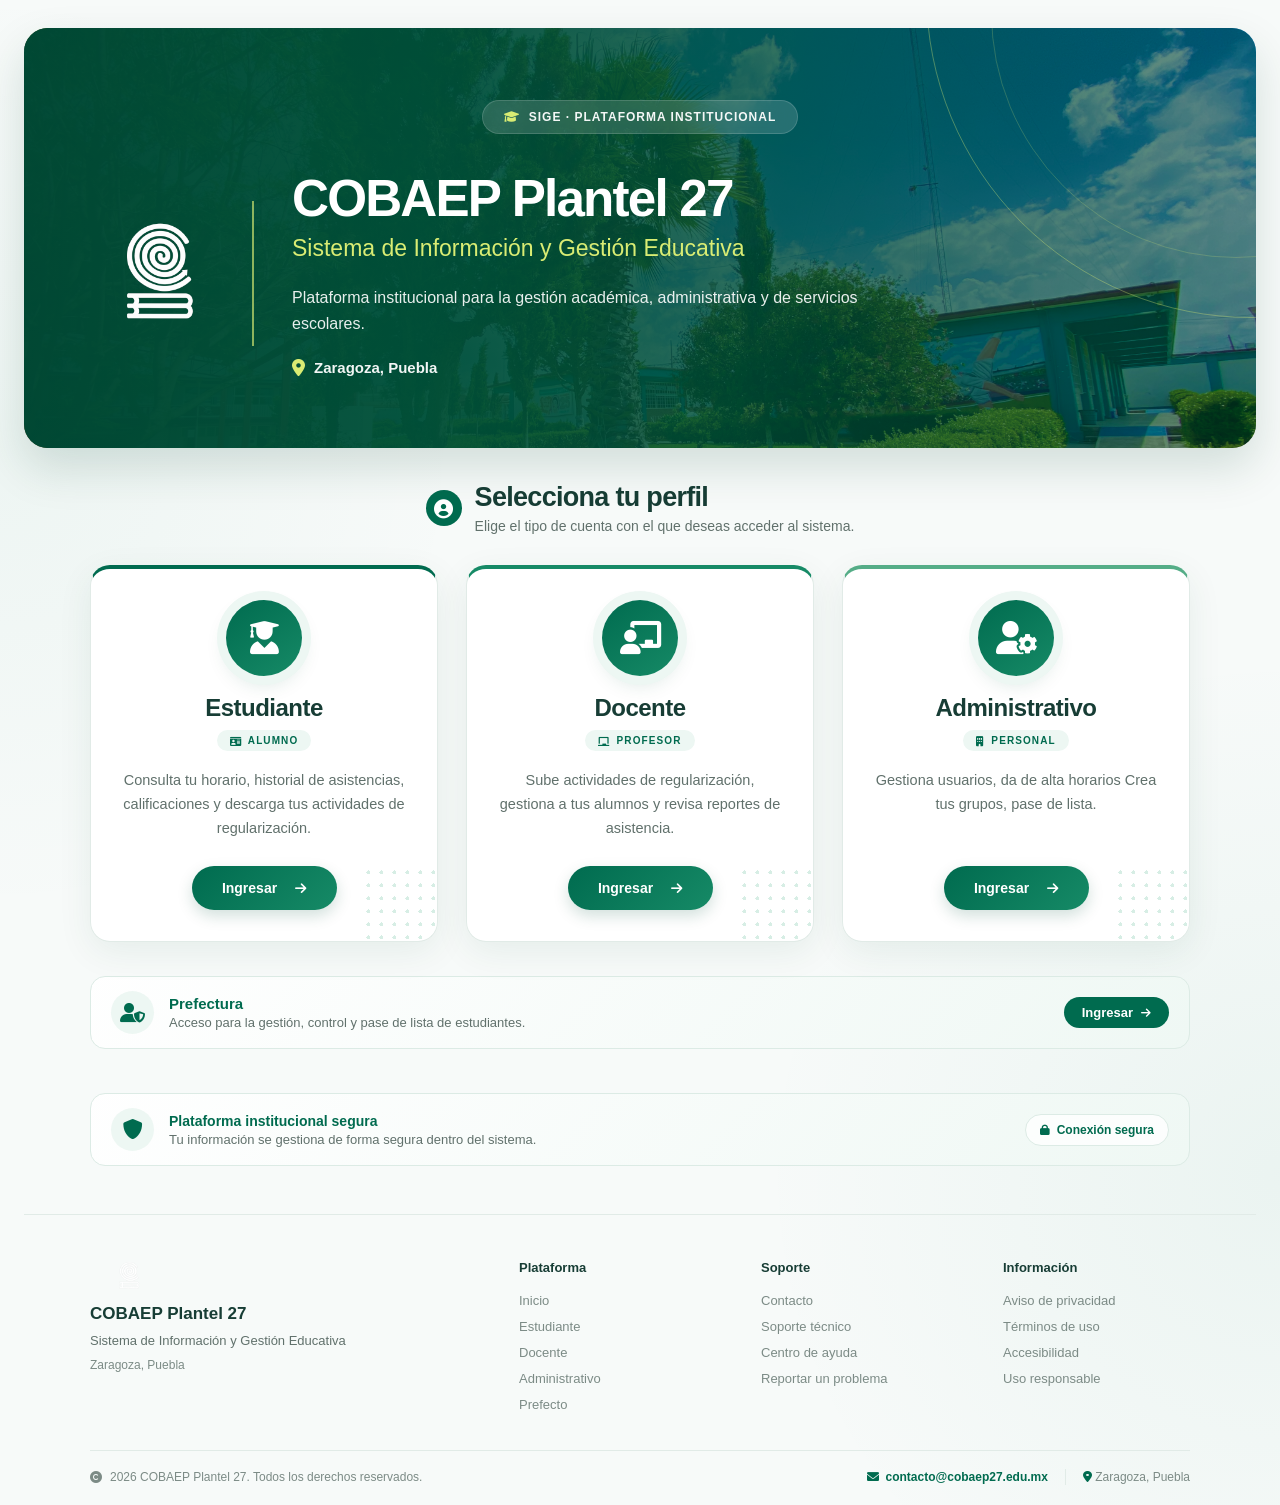
==== index.html @ 1ca7ecfe "Actualizacion del perfil Prefectura" ====
<!DOCTYPE html>
<html lang="es">

<head>

    <meta charset="UTF-8">
    <meta name="viewport" content="width=device-width, initial-scale=1.0">
    <meta name="description" content="Sistema de Información y Gestión Educativa del COBAEP Plantel 27">
    <meta name="theme-color" content="#006b4f">

    <title>SIGE · COBAEP Plantel 27</title>

    <!-- =====================================================
         FAVICON
    ====================================================== -->
    <link rel="icon" type="image/x-icon" href="img/logo.png">

    <!-- =====================================================
         FONT AWESOME
    ====================================================== -->
    <link rel="stylesheet" href="https://cdnjs.cloudflare.com/ajax/libs/font-awesome/6.0.0-beta3/css/all.min.css">

    <!-- =====================================================
         ESTILOS
    ====================================================== -->
    <link rel="stylesheet" href="style_index.css">

</head>

<body>

    <!-- =====================================================
         CONTENEDOR PRINCIPAL
    ====================================================== -->
    <div class="site-wrapper">

        <!-- =================================================
             HERO
        ================================================== -->
        <header class="hero">

            <!-- Fotografía del plantel -->
            <div class="hero-image"></div>
            <!-- Degradado verde -->
            <div class="hero-overlay"></div>
            <!-- Decoraciones -->
            <div class="hero-decoration hero-decoration-1"></div>
            <div class="hero-decoration hero-decoration-2"></div>

            <!-- Contenido -->
            <div class="hero-content">

                <!-- Badge -->
                <div class="hero-badge">
                    <i class="fas fa-graduation-cap"></i>
                    <span>
                        SIGE · Plataforma institucional
                    </span>
                </div>

                <!-- Información principal -->
                <div class="hero-main">

                    <!-- Logo -->
                    <div class="hero-logo">
                        <img src="img/logo-blanco.png" alt="Logotipo COBAEP">
                    </div>

                    <!-- Separador -->
                    <div class="hero-divider"></div>

                    <!-- Texto -->
                    <div class="hero-info">
                        <h1>COBAEP Plantel 27</h1>
                        <h2>Sistema de Información y Gestión Educativa</h2>
                        <p>
                            Plataforma institucional para la gestión académica,
                            administrativa y de servicios escolares.
                        </p>

                        <div class="hero-location">
                            <i class="fas fa-location-dot"></i>
                            <span>Zaragoza, Puebla</span>
                        </div>
                    </div>

                </div>
            </div>
        </header>

        <!-- =================================================
             SECCIÓN DE PERFILES
        ================================================== -->
        <main>
            <section class="profiles-section" aria-labelledby="profiles-title">

                <!-- Encabezado -->
                <div class="section-heading">
                    <div class="section-heading-icon">
                        <i class="fas fa-user-circle"></i>
                    </div>
                    <div>
                        <h2 id="profiles-title">Selecciona tu perfil</h2>
                        <p>Elige el tipo de cuenta con el que deseas acceder al sistema.</p>
                    </div>
                </div>

                <!-- =================================================
                     TARJETAS PRINCIPALES
                ================================================== -->
                <div class="profiles-grid">

                    <!-- =============================================
                         ESTUDIANTE
                    ============================================== -->
                    <article class="profile-card student-card">
                        <div class="card-dots"></div>
                        <div class="profile-icon">
                            <i class="fas fa-user-graduate"></i>
                        </div>
                        <h3>Estudiante</h3>
                        <span class="role-tag">
                            <i class="fas fa-id-card"></i>
                            Alumno
                        </span>
                        <p>
                            Consulta tu horario, historial de asistencias,
                            calificaciones y descarga tus actividades
                            de regularización.
                        </p>
                        <a href="login.php?rol=estudiante" class="profile-button" aria-label="Ingresar como estudiante">
                            <span>Ingresar</span>
                            <i class="fas fa-arrow-right"></i>
                        </a>
                    </article>

                    <!-- =============================================
                         DOCENTE
                    ============================================== -->
                    <article class="profile-card teacher-card">
                        <div class="card-dots"></div>
                        <div class="profile-icon">
                            <i class="fas fa-chalkboard-teacher"></i>
                        </div>
                        <h3>Docente</h3>
                        <span class="role-tag">
                            <i class="fas fa-chalkboard"></i>
                            Profesor
                        </span>
                        <p>
                            Sube actividades de regularización,
                            gestiona a tus alumnos y revisa
                            reportes de asistencia.
                        </p>
                        <a href="login.php?rol=docente" class="profile-button" aria-label="Ingresar como docente">
                            <span>Ingresar</span>
                            <i class="fas fa-arrow-right"></i>
                        </a>
                    </article>

                    <!-- =============================================
                         ADMINISTRATIVO
                    ============================================== -->
                    <article class="profile-card admin-card">
                        <div class="card-dots"></div>
                        <div class="profile-icon">
                            <i class="fas fa-user-cog"></i>
                        </div>
                        <h3>Administrativo</h3>
                        <span class="role-tag">
                            <i class="fas fa-building"></i>
                            Personal
                        </span>
                        <p>
                            Gestiona usuarios, da de alta horarios
                            Crea tus grupos, 
                            pase de lista.
                        </p>
                        <a href="login.php?rol=admin" class="profile-button" aria-label="Ingresar como administrativo">
                            <span>Ingresar</span>
                            <i class="fas fa-arrow-right"></i>
                        </a>
                    </article>

                </div>

                <!-- =============================================
                     BANNER DE PREFECTURA (ESTILO HORIZONTAL)
                ============================================== -->
                <div class="prefectura-banner">
                    <div class="prefectura-icon">
                        <i class="fas fa-user-shield"></i>
                    </div>
                    <div class="prefectura-text">
                        <strong>Prefectura</strong>
                        <span>Acceso para la gestión, control y pase de lista de estudiantes.</span>
                    </div>
                    <a href="login.php?rol=prefectos" class="prefectura-button" aria-label="Ingresar como prefectura">
                        <span>Ingresar</span>
                        <i class="fas fa-arrow-right"></i>
                    </a>
                </div>

            </section>

            <!-- =================================================
                 SEGURIDAD
            ================================================== -->
            <section class="security-section">
                <div class="security-icon">
                    <i class="fas fa-shield-alt"></i>
                </div>
                <div class="security-text">
                    <strong>Plataforma institucional segura</strong>
                    <span>Tu información se gestiona de forma segura dentro del sistema.</span>
                </div>
                <div class="security-status">
                    <i class="fas fa-lock"></i>
                    Conexión segura
                </div>
            </section>

        </main>

        <!-- =================================================
             FOOTER
        ================================================== -->
        <footer class="site-footer">
            <div class="footer-content">

                <!-- =============================================
                     COLUMNA INSTITUCIONAL
                ============================================== -->
                <div class="footer-column footer-brand">
                    <img src="img/logo-blanco.png" alt="COBAEP Plantel 27">
                    <h3>COBAEP Plantel 27</h3>
                    <p>Sistema de Información y Gestión Educativa</p>
                    <span>Zaragoza, Puebla</span>
                </div>

                <!-- =============================================
                     PLATAFORMA
                ============================================== -->
                <div class="footer-column">
                    <h4>Plataforma</h4>
                    <a href="#">Inicio</a>
                    <a href="login.php?rol=estudiante">Estudiante</a>
                    <a href="login.php?rol=docente">Docente</a>
                    <a href="login.php?rol=admin">Administrativo</a>
                    <a href="login.php?rol=Prefecto">Prefecto</a>
                </div>

                <!-- =============================================
                     SOPORTE
                ============================================== -->
                <div class="footer-column">
                    <h4>Soporte</h4>
                    <a href="mailto:contacto@cobaep27.edu.mx">Contacto</a>
                    <a href="mailto:contacto@cobaep27.edu.mx?subject=Soporte%20SIGE">Soporte técnico</a>
                    <a href="mailto:contacto@cobaep27.edu.mx?subject=Ayuda%20SIGE">Centro de ayuda</a>
                    <a href="mailto:contacto@cobaep27.edu.mx?subject=Reporte%20de%20problema">Reportar un problema</a>
                </div>

                <!-- =============================================
                     INFORMACIÓN
                ============================================== -->
                <div class="footer-column">
                    <h4>Información</h4>
                    <a href="#">Aviso de privacidad</a>
                    <a href="#">Términos de uso</a>
                    <a href="#">Accesibilidad</a>
                    <a href="#">Uso responsable</a>
                </div>
            </div>

            <!-- =============================================
                 FOOTER INFERIOR
            ============================================== -->
            <div class="footer-bottom">
                <div class="footer-copyright">
                    <i class="fas fa-copyright"></i>
                    <span>2026 COBAEP Plantel 27. Todos los derechos reservados.</span>
                </div>
                <div class="footer-contact">
                    <a href="mailto:contacto@cobaep27.edu.mx">
                        <i class="fas fa-envelope"></i>
                        contacto@cobaep27.edu.mx
                    </a>
                    <span class="footer-bottom-separator"></span>
                    <span>
                        <i class="fas fa-location-dot"></i>
                        Zaragoza, Puebla
                    </span>
                </div>
            </div>
        </footer>
    </div>
</body>
</html>
---- style_index.css ----
/* ============================================================
   COBAEP PLANTEL 27
   SIGE · SISTEMA DE INFORMACIÓN Y GESTIÓN EDUCATIVA

   Página principal / Selección de perfil
   ============================================================ */


/* ============================================================
   VARIABLES
   ============================================================ */

:root {

    /* Identidad */

    --green-dark: #004d39;

    --green-deep: #005b42;

    --green: #006b4f;

    --green-medium: #168a66;

    --green-light: #55ad87;

    --green-soft: #edf7f3;

    --green-border: #dcebe5;


    /* Acento */

    --lime: #d9ec73;


    /* Fondos */

    --background: #f7faf9;

    --white: #ffffff;

    --surface: #ffffff;


    /* Texto */

    --text: #173d35;

    --text-secondary: #61716c;

    --text-muted: #7c8b86;


    /* Bordes */

    --border: #e1ebe7;


    /* Sombras */

    --shadow-card:
        0 10px 35px rgba(0, 75, 55, 0.075);

    --shadow-card-hover:
        0 20px 48px rgba(0, 75, 55, 0.15);


    /* Radios */

    --radius-large: 24px;

    --radius-card: 20px;

    --radius-button: 50px;


    /* Animaciones */

    --transition:
        all 0.25s ease;

}


/* ============================================================
   RESET
   ============================================================ */

* {

    margin: 0;

    padding: 0;

    box-sizing: border-box;

}


html {

    scroll-behavior: smooth;

}


body {

    min-height: 100vh;

    font-family:
        "Segoe UI",
        Inter,
        Roboto,
        Helvetica,
        Arial,
        sans-serif;

    color: var(--text);

    background:

        radial-gradient(
            circle at 0% 30%,
            rgba(22, 138, 102, 0.045),
            transparent 28%
        ),

        radial-gradient(
            circle at 100% 78%,
            rgba(22, 138, 102, 0.055),
            transparent 30%
        ),

        var(--background);

    -webkit-font-smoothing: antialiased;

    text-rendering: optimizeLegibility;

}


img {

    max-width: 100%;

    display: block;

}


a {

    color: inherit;

}


button,
a {

    -webkit-tap-highlight-color:
        transparent;

}


/* ============================================================
   CONTENEDOR GENERAL
   ============================================================ */

.site-wrapper {

    width:
        min(
            1350px,
            calc(100% - 48px)
        );

    margin:
        28px auto 0;

}


/* ============================================================
   HERO
   ============================================================ */

.hero {

    position: relative;

    min-height: 420px;

    overflow: hidden;

    border-radius:
        var(--radius-large);

    color: var(--white);

    box-shadow:
        0 20px 45px rgba(0, 65, 48, 0.15);

}


/* ============================================================
   IMAGEN DEL PLANTEL
   ============================================================ */

.hero-image {

    position: absolute;

    inset: 0;

    /*
       ==========================================================
       COLOCA AQUÍ LA FOTO REAL DEL PLANTEL

       Archivo:

       img/plantel.jpg
       ==========================================================
    */

    background-image:
        url("img/plantel.jpeg");/* Imagwn de hero */

    background-size:
        cover;

    background-position:
        center;

    background-repeat:
        no-repeat;

    transform:
        scale(1.02);

}


/* ============================================================
   CAPA VERDE
   ============================================================ */

.hero-overlay {

    position: absolute;

    inset: 0;

    background:

        linear-gradient(
            90deg,
            rgba(0, 72, 52, 0.99) 0%,
            rgba(0, 80, 57, 0.96) 32%,
            rgba(0, 78, 56, 0.82) 58%,
            rgba(0, 57, 42, 0.57) 100%
        );

}


/* ============================================================
   DECORACIONES CIRCULARES
   ============================================================ */

.hero-decoration {

    position: absolute;

    z-index: 2;

    border-radius: 50%;

    pointer-events: none;

}


.hero-decoration-1 {

    width:
        650px;

    height:
        650px;

    right:
        -320px;

    top:
        -360px;

    border:
        1px solid
        rgba(217, 236, 115, 0.35);

}


.hero-decoration-2 {

    width:
        490px;

    height:
        490px;

    right:
        -225px;

    top:
        -260px;

    border:
        1px solid
        rgba(217, 236, 115, 0.20);

}


/* ============================================================
   HERO CONTENT
   ============================================================ */

.hero-content {

    position: relative;

    z-index: 5;

    min-height:
        420px;

    padding:
        42px 80px;

    display:
        flex;

    flex-direction:
        column;

    justify-content:
        center;

}


/* ============================================================
   BADGE
   ============================================================ */

.hero-badge {

    align-self:
        center;

    display:
        flex;

    align-items:
        center;

    gap:
        9px;

    margin-bottom:
        38px;

    padding:
        9px 21px;

    border:
        1px solid
        rgba(255,255,255,0.15);

    border-radius:
        50px;

    background:
        rgba(255,255,255,0.15);

    backdrop-filter:
        blur(10px);

    -webkit-backdrop-filter:
        blur(10px);

    color:
        rgba(255,255,255,0.95);

    font-size:
        12px;

    font-weight:
        700;

    letter-spacing:
        1px;

    text-transform:
        uppercase;

}


.hero-badge i {

    color:
        var(--lime);

}


/* ============================================================
   HERO MAIN
   ============================================================ */

.hero-main {

    display:
        flex;

    align-items:
        center;

    gap:
        38px;

    max-width:
        980px;

}


/* ============================================================
   LOGO DEL HERO

   IMPORTANTE:
   Se limita deliberadamente para que NO domine
   el encabezado.
   ============================================================ */

.hero-logo {

    width:
        110px;

    min-width:
        110px;

    height:
        125px;

    display:
        flex;

    align-items:
        center;

    justify-content:
        center;

}


.hero-logo img {

    width:
        100px;

    max-width:
        100%;

    max-height:
        115px;

    object-fit:
        contain;

}


/* ============================================================
   SEPARADOR
   ============================================================ */

.hero-divider {

    width:
        2px;

    height:
        145px;

    flex-shrink:
        0;

    background:
        rgba(217,236,115,0.65);

}


/* ============================================================
   INFORMACIÓN HERO
   ============================================================ */

.hero-info {

    max-width:
        680px;

}


.hero-info h1 {

    margin-bottom:
        8px;

    font-size:
        clamp(
            38px,
            4vw,
            56px
        );

    line-height:
        1.05;

    font-weight:
        800;

    letter-spacing:
        -1.8px;

}


.hero-info h2 {

    margin-bottom:
        20px;

    color:
        var(--lime);

    font-size:
        clamp(
            18px,
            2vw,
            23px
        );

    line-height:
        1.35;

    font-weight:
        500;

}


.hero-info p {

    max-width:
        610px;

    margin-bottom:
        22px;

    color:
        rgba(255,255,255,0.91);

    font-size:
        16px;

    line-height:
        1.65;

}


/* ============================================================
   UBICACIÓN
   ============================================================ */

.hero-location {

    display:
        flex;

    align-items:
        center;

    gap:
        9px;

    color:
        rgba(255,255,255,0.95);

    font-size:
        15px;

    font-weight:
        600;

}


.hero-location i {

    color:
        var(--lime);

    font-size:
        17px;

}


/* ============================================================
   SECCIÓN PERFILES
   ============================================================ */

.profiles-section {

    padding:
        35px 20px 10px;

}


/* ============================================================
   ENCABEZADO DE SECCIÓN
   ============================================================ */

.section-heading {

    display:
        flex;

    align-items:
        center;

    justify-content:
        center;

    gap:
        13px;

    margin-bottom:
        31px;

}


.section-heading-icon {

    width:
        36px;

    height:
        36px;

    display:
        grid;

    place-items:
        center;

    flex-shrink:
        0;

    border-radius:
        50%;

    background:
        var(--green);

    color:
        white;

}


.section-heading-icon i {

    font-size:
        19px;

}


.section-heading h2 {

    margin-bottom:
        5px;

    font-size:
        27px;

    line-height:
        1.1;

    letter-spacing:
        -0.7px;

}


.section-heading p {

    color:
        var(--text-secondary);

    font-size:
        14px;

}


/* ============================================================
   GRID
   ============================================================ */

.profiles-grid {

    width:
        min(
            1100px,
            100%
        );

    margin:
        0 auto;

    display:
        grid;

    grid-template-columns:
        repeat(
            3,
            minmax(0, 1fr)
        );

    gap:
        28px;

}


/* ============================================================
   PROFILE CARD
   ============================================================ */

.profile-card {

    position:
        relative;

    min-height:
        365px;

    overflow:
        hidden;

    padding:
        31px 30px;

    display:
        flex;

    flex-direction:
        column;

    align-items:
        center;

    text-align:
        center;

    background:
        rgba(255,255,255,0.97);

    border:
        1px solid
        var(--border);

    border-top:
        4px solid
        var(--green);

    border-radius:
        var(--radius-card);

    box-shadow:
        var(--shadow-card);

    transition:
        var(--transition);

}


.profile-card:hover {

    transform:
        translateY(-7px);

    box-shadow:
        var(--shadow-card-hover);

}


/* ============================================================
   COLORES
   ============================================================ */

.student-card {

    border-top-color:
        #006b4f;

}


.teacher-card {

    border-top-color:
        #168a66;

}


.admin-card {

    border-top-color:
        #55ad87;

}


/* ============================================================
   DECORACIÓN DE PUNTOS
   ============================================================ */

.card-dots {

    position:
        absolute;

    right:
        -5px;

    bottom:
        -5px;

    width:
        80px;

    height:
        80px;

    opacity:
        .35;

    background-image:

        radial-gradient(
            circle,
            #8ecdb5 2px,
            transparent 2px
        );

    background-size:
        13px 13px;

}


/* ============================================================
   ICONO
   ============================================================ */

.profile-icon {

    width:
        76px;

    height:
        76px;

    margin-bottom:
        18px;

    display:
        grid;

    place-items:
        center;

    border-radius:
        50%;

    color:
        white;

    background:
        linear-gradient(
            145deg,
            #006b4f,
            #168a66
        );

    box-shadow:

        0 0 0 9px
        #edf7f3,

        0 8px 20px
        rgba(0,85,62,0.15);

}


.profile-icon i {

    font-size:
        33px;

}


/* ============================================================
   TÍTULO
   ============================================================ */

.profile-card h3 {

    margin-bottom:
        9px;

    font-size:
        24px;

    line-height:
        1.15;

    font-weight:
        750;

    letter-spacing:
        -0.5px;

}


/* ============================================================
   ROL
   ============================================================ */

.role-tag {

    display:
        inline-flex;

    align-items:
        center;

    gap:
        6px;

    margin-bottom:
        18px;

    padding:
        5px 13px;

    border-radius:
        50px;

    background:
        var(--green-soft);

    color:
        var(--green);

    font-size:
        10px;

    font-weight:
        800;

    letter-spacing:
        1.1px;

    text-transform:
        uppercase;

}


.role-tag i {

    font-size:
        10px;

}


/* ============================================================
   DESCRIPCIÓN
   ============================================================ */

.profile-card p {

    max-width:
        290px;

    margin-bottom:
        25px;

    color:
        var(--text-secondary);

    font-size:
        14.5px;

    line-height:
        1.65;

}


/* ============================================================
   BOTÓN
   ============================================================ */

.profile-button {

    width:
        145px;

    min-height:
        44px;

    margin-top:
        auto;

    display:
        flex;

    align-items:
        center;

    justify-content:
        center;

    gap:
        18px;

    border-radius:
        var(--radius-button);

    background:
        linear-gradient(
            135deg,
            #006b4f,
            #168a66
        );

    color:
        white;

    text-decoration:
        none;

    font-size:
        14px;

    font-weight:
        700;

    box-shadow:
        0 6px 15px
        rgba(0,85,62,0.18);

    transition:
        var(--transition);

}


.profile-button:hover {

    transform:
        translateY(-2px);

    box-shadow:
        0 10px 23px
        rgba(0,85,62,0.25);

}


.profile-button:active {

    transform:
        scale(.97);

}


.profile-button i {

    font-size:
        13px;

    transition:
        transform .2s ease;

}


.profile-button:hover i {

    transform:
        translateX(4px);

}


/* ============================================================
   SEGURIDAD
   ============================================================ */

.security-section {

    width:
        min(
            1100px,
            calc(100% - 40px)
        );

    min-height:
        72px;

    margin:
        34px auto 0;

    padding:
        14px 20px;

    display:
        flex;

    align-items:
        center;

    gap:
        15px;

    border:
        1px solid
        var(--green-border);

    border-radius:
        15px;

    background:
        linear-gradient(
            135deg,
            rgba(255,255,255,0.95),
            rgba(239,248,244,0.95)
        );

}


/* Icono seguridad */

.security-icon {

    width:
        43px;

    height:
        43px;

    display:
        grid;

    place-items:
        center;

    flex-shrink:
        0;

    border-radius:
        50%;

    background:
        var(--green-soft);

    color:
        var(--green);

}


.security-icon i {

    font-size:
        20px;

}


/* Texto */

.security-text {

    display:
        flex;

    flex-direction:
        column;

    gap:
        3px;

}


.security-text strong {

    color:
        var(--green);

    font-size:
        14px;

}


.security-text span {

    color:
        var(--text-secondary);

    font-size:
        13px;

}


/* Estado */

.security-status {

    margin-left:
        auto;

    padding:
        8px 14px;

    display:
        flex;

    align-items:
        center;

    gap:
        7px;

    border:
        1px solid
        var(--green-border);

    border-radius:
        50px;

    color:
        var(--green);

    background:
        rgba(255,255,255,0.8);

    font-size:
        12px;

    font-weight:
        700;

}


.security-status i {

    font-size:
        11px;

}


/* ============================================================
   FOOTER
   ============================================================ */

.site-footer {

    margin-top:
        48px;

    padding:
        45px 30px 20px;

    border-top:
        1px solid
        var(--border);

    background:
        transparent;

}


/* ============================================================
   FOOTER SUPERIOR
   ============================================================ */

.footer-content {

    display:
        grid;

    grid-template-columns:
        2fr 1fr 1fr 1fr;

    gap:
        55px;

    width:
        min(
            1100px,
            100%
        );

    margin:
        0 auto;

}


/* ============================================================
   COLUMNAS
   ============================================================ */

.footer-column {

    display:
        flex;

    flex-direction:
        column;

    align-items:
        flex-start;

    gap:
        11px;

}


.footer-column h4 {

    margin-bottom:
        7px;

    color:
        var(--text);

    font-size:
        13px;

    font-weight:
        800;

}


.footer-column a {

    color:
        var(--text-muted);

    font-size:
        13px;

    text-decoration:
        none;

    transition:
        color .2s ease;

}


.footer-column a:hover {

    color:
        var(--green);

}


/* ============================================================
   BRAND FOOTER
   ============================================================ */

.footer-brand {

    gap:
        7px;

}


.footer-brand img {

    width:
        78px;

    height:
        32px;

    object-fit:
        contain;

    margin-bottom:
        5px;

}


.footer-brand h3 {

    color:
        var(--text);

    font-size:
        17px;

    font-weight:
        750;

}


.footer-brand p {

    color:
        var(--text-secondary);

    font-size:
        13px;

    line-height:
        1.5;

}


.footer-brand span {

    color:
        var(--text-muted);

    font-size:
        12px;

}


/* ============================================================
   FOOTER INFERIOR
   ============================================================ */

.footer-bottom {

    width:
        min(
            1100px,
            100%
        );

    margin:
        38px auto 0;

    padding-top:
        18px;

    display:
        flex;

    align-items:
        center;

    justify-content:
        space-between;

    gap:
        20px;

    border-top:
        1px solid
        var(--border);

}


.footer-copyright {

    display:
        flex;

    align-items:
        center;

    gap:
        7px;

    color:
        var(--text-muted);

    font-size:
        12px;

}


.footer-contact {

    display:
        flex;

    align-items:
        center;

    gap:
        17px;

    color:
        var(--text-muted);

    font-size:
        12px;

}


.footer-contact a {

    display:
        flex;

    align-items:
        center;

    gap:
        7px;

    color:
        var(--green);

    text-decoration:
        none;

    font-weight:
        600;

}


.footer-contact a:hover {

    text-decoration:
        underline;

}


.footer-contact i {

    color:
        var(--green);

}


.footer-bottom-separator {

    width:
        1px;

    height:
        16px;

    background:
        var(--border);

}


/* ============================================================
   FOCUS / ACCESIBILIDAD
   ============================================================ */

a:focus-visible {

    outline:
        3px solid
        #c5dc70;

    outline-offset:
        4px;

}


/* ============================================================
   TABLET
   ============================================================ */

@media (max-width: 1050px) {


    .site-wrapper {

        width:
            calc(100% - 30px);

    }


    .hero-content {

        padding:
            40px 50px;

    }


    .hero-main {

        gap:
            28px;

    }


    .hero-logo {

        width:
            95px;

        min-width:
            95px;

    }


    .hero-logo img {

        width:
            85px;

        max-height:
            105px;

    }


    .hero-divider {

        height:
            130px;

    }


    .profiles-grid {

        gap:
            18px;

    }


    .profile-card {

        padding:
            28px 20px;

    }


    .footer-content {

        gap:
            30px;

    }

}


/* ============================================================
   TABLET VERTICAL
   ============================================================ */

@media (max-width: 800px) {


    .hero {

        min-height:
            500px;

    }


    .hero-content {

        min-height:
            500px;

        padding:
            35px;

    }


    .hero-main {

        flex-direction:
            column;

        align-items:
            center;

        text-align:
            center;

        gap:
            20px;

    }


    .hero-logo {

        width:
            90px;

        min-width:
            90px;

        height:
            95px;

    }


    .hero-logo img {

        width:
            80px;

        max-height:
            90px;

    }


    .hero-divider {

        display:
            none;

    }


    .hero-info {

        max-width:
            650px;

    }


    .hero-info p {

        margin-left:
            auto;

        margin-right:
            auto;

    }


    .hero-location {

        justify-content:
            center;

    }


    .profiles-grid {

        grid-template-columns:
            1fr;

        max-width:
            520px;

    }


    .profile-card {

        min-height:
            340px;

    }


    .security-section {

        width:
            min(
                520px,
                calc(100% - 20px)
            );

    }


    .footer-content {

        grid-template-columns:
            1fr 1fr;

    }


    .footer-brand {

        grid-column:
            1 / -1;

    }


    .footer-bottom {

        flex-direction:
            column;

        align-items:
            center;

        text-align:
            center;

    }

}


/* ============================================================
   MÓVIL
   ============================================================ */

@media (max-width: 550px) {


    .site-wrapper {

        width:
            100%;

        margin-top:
            0;

    }


    /* Hero */

    .hero {

        min-height:
            575px;

        border-radius:
            0 0 22px 22px;

    }


    .hero-content {

        min-height:
            575px;

        padding:
            25px 20px;

    }


    .hero-badge {

        margin-bottom:
            27px;

        padding:
            8px 13px;

        font-size:
            9px;

        letter-spacing:
            .6px;

    }


    .hero-logo {

        width:
            82px;

        min-width:
            82px;

        height:
            82px;

    }


    .hero-logo img {

        width:
            72px;

        max-height:
            78px;

    }


    .hero-info h1 {

        font-size:
            34px;

        letter-spacing:
            -1px;

    }


    .hero-info h2 {

        font-size:
            17px;

        line-height:
            1.4;

    }


    .hero-info p {

        font-size:
            14px;

        line-height:
            1.65;

    }


    .hero-location {

        font-size:
            14px;

    }


    /* Perfiles */

    .profiles-section {

        padding:
            32px 18px 10px;

    }


    .section-heading {

        justify-content:
            flex-start;

        align-items:
            flex-start;

        text-align:
            left;

    }


    .section-heading-icon {

        flex-shrink:
            0;

    }


    .section-heading h2 {

        font-size:
            23px;

    }


    .section-heading p {

        font-size:
            13px;

        line-height:
            1.5;

    }


    /* Tarjetas */

    .profile-card {

        min-height:
            335px;

        padding:
            30px 22px;

    }


    .profile-icon {

        width:
            72px;

        height:
            72px;

    }


    .profile-card h3 {

        font-size:
            23px;

    }


    .profile-card p {

        font-size:
            14px;

    }


    /* Seguridad */

    .security-section {

        flex-wrap:
            wrap;

        width:
            calc(100% - 20px);

    }


    .security-status {

        margin-left:
            58px;

    }


    /* Footer */

    .site-footer {

        padding:
            40px 22px 20px;

    }


    .footer-content {

        grid-template-columns:
            1fr 1fr;

        gap:
            30px 20px;

    }


    .footer-brand {

        grid-column:
            1 / -1;

    }


    .footer-bottom {

        margin-top:
            30px;

    }


    .footer-contact {

        flex-direction:
            column;

        gap:
            10px;

    }


    .footer-bottom-separator {

        display:
            none;

    }

}


/* ============================================================
   REDUCIR MOVIMIENTO
   ============================================================ */

@media (prefers-reduced-motion: reduce) {

    *,
    *::before,
    *::after {

        animation:
            none !important;

        transition:
            none !important;

        scroll-behavior:
            auto !important;

    }

}







/* ============================================================
   BANNER PREFECTURA (ESTILO RECACUADRO HORIZONTAL)
   ============================================================ */

.prefectura-banner {
    width: min(1100px, calc(100% - 40px));
    min-height: 72px;
    margin: 34px auto 0;
    padding: 14px 20px;
    display: flex;
    align-items: center;
    gap: 15px;
    border: 1px solid var(--green-border);
    border-radius: 15px;
    background: linear-gradient(135deg, rgba(255,255,255,0.95), rgba(239,248,244,0.95));
    transition: var(--transition);
}

.prefectura-banner:hover {
    box-shadow: 0 8px 25px rgba(0, 75, 55, 0.06);
    transform: translateY(-2px);
}

/* Icono */
.prefectura-icon {
    width: 43px;
    height: 43px;
    display: grid;
    place-items: center;
    flex-shrink: 0;
    border-radius: 50%;
    background: var(--green-soft);
    color: var(--green);
}

.prefectura-icon i {
    font-size: 20px;
}

/* Textos */
.prefectura-text {
    display: flex;
    flex-direction: column;
    gap: 3px;
}

.prefectura-text strong {
    color: var(--green);
    font-size: 15px;
}

.prefectura-text span {
    color: var(--text-secondary);
    font-size: 13px;
}

/* Botón de ingreso (adaptado al estilo del recuadro) */
.prefectura-button {
    margin-left: auto;
    padding: 8px 18px;
    display: flex;
    align-items: center;
    gap: 8px;
    border-radius: 50px;
    background: var(--green);
    color: white;
    text-decoration: none;
    font-size: 13px;
    font-weight: 700;
    transition: var(--transition);
}

.prefectura-button:hover {
    background: var(--green-deep);
    box-shadow: 0 4px 12px rgba(0, 85, 62, 0.2);
}

.prefectura-button i {
    font-size: 11px;
}

/* ============================================================
   RESPONSIVE PARA EL BANNER DE PREFECTURA
   ============================================================ */

@media (max-width: 550px) {
    .prefectura-banner {
        flex-wrap: wrap;
        width: calc(100% - 20px);
    }
    
    .prefectura-button {
        /* Lo alinea con el texto en celulares */
        margin-left: 58px; 
    }
}
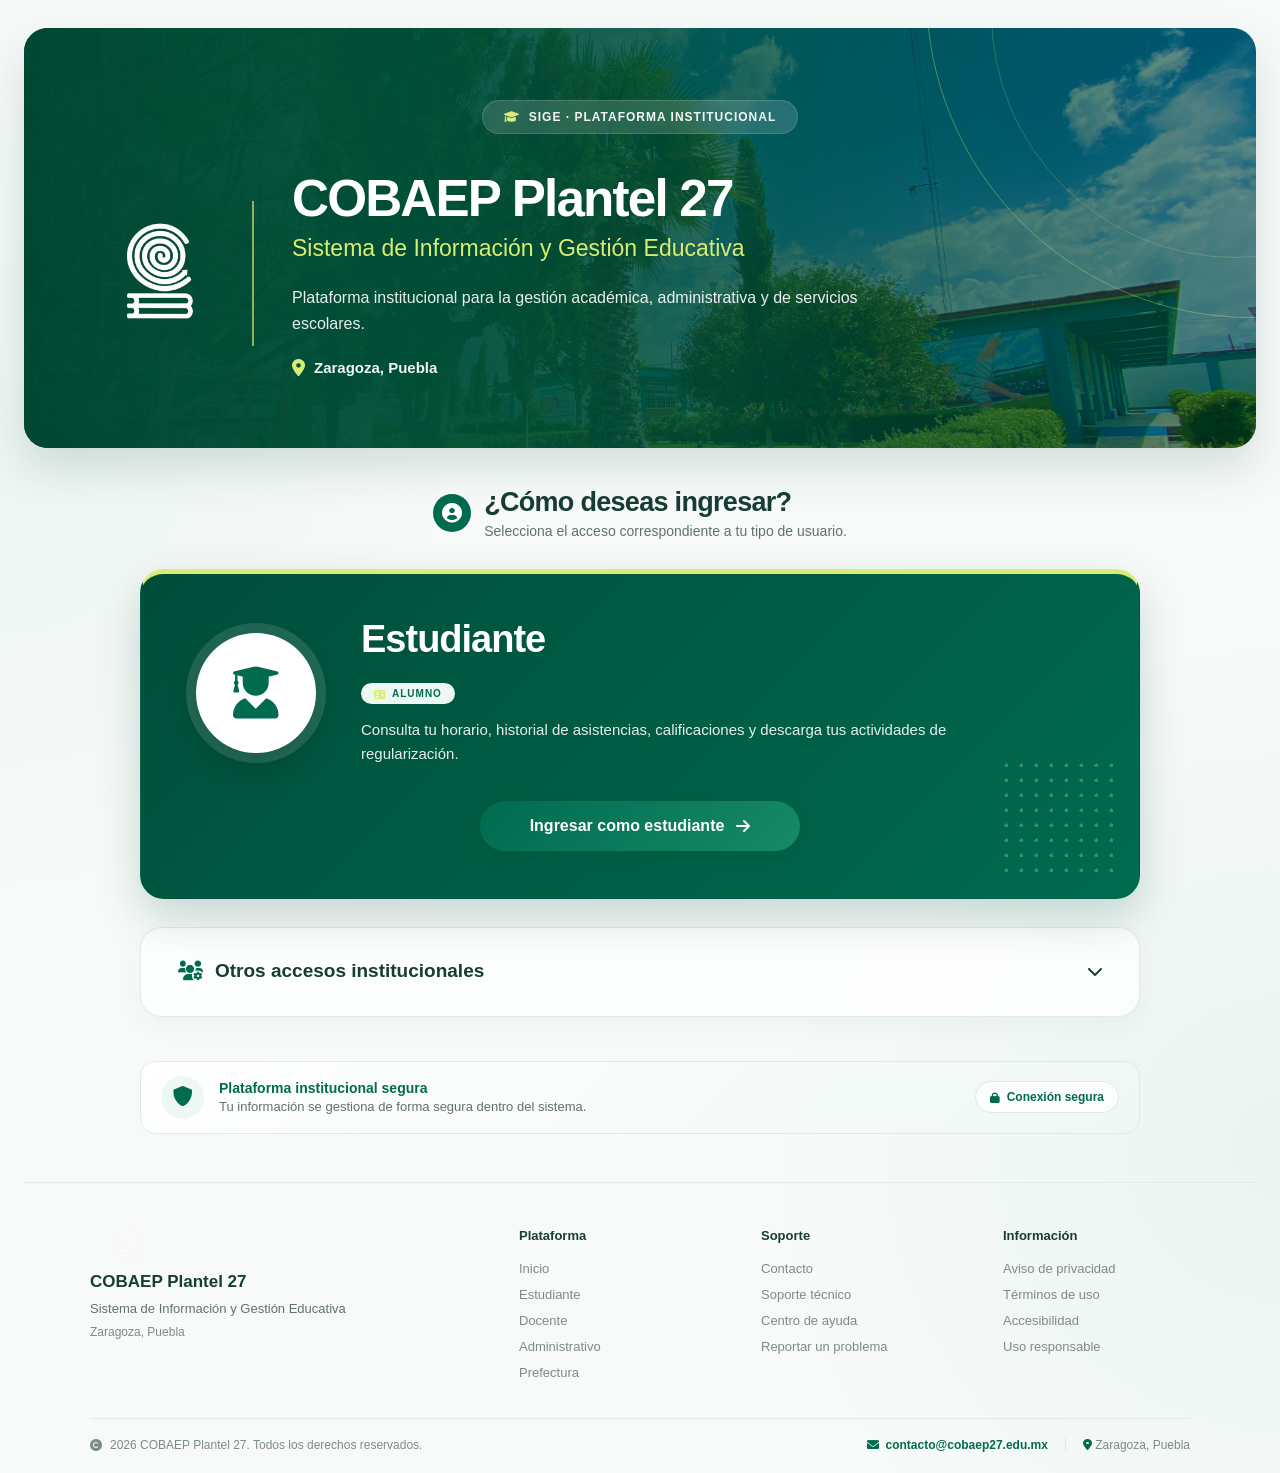
==== commit 7f4e01a9: "Actualizaciones: Menú desplegable, centrado de botones, validación de roles en login y corrección de" ====
--- a/index.html
+++ b/index.html
@@ -1,211 +1,163 @@
 <!DOCTYPE html>
 <html lang="es">
-
 <head>
-
     <meta charset="UTF-8">
     <meta name="viewport" content="width=device-width, initial-scale=1.0">
     <meta name="description" content="Sistema de Información y Gestión Educativa del COBAEP Plantel 27">
     <meta name="theme-color" content="#006b4f">
-
     <title>SIGE · COBAEP Plantel 27</title>
-
-    <!-- =====================================================
-         FAVICON
-    ====================================================== -->
     <link rel="icon" type="image/x-icon" href="img/logo.png">
-
-    <!-- =====================================================
-         FONT AWESOME
-    ====================================================== -->
     <link rel="stylesheet" href="https://cdnjs.cloudflare.com/ajax/libs/font-awesome/6.0.0-beta3/css/all.min.css">
-
-    <!-- =====================================================
-         ESTILOS
-    ====================================================== -->
     <link rel="stylesheet" href="style_index.css">
-
 </head>
-
 <body>
-
-    <!-- =====================================================
-         CONTENEDOR PRINCIPAL
-    ====================================================== -->
     <div class="site-wrapper">
-
-        <!-- =================================================
-             HERO
-        ================================================== -->
         <header class="hero">
-
-            <!-- Fotografía del plantel -->
             <div class="hero-image"></div>
-            <!-- Degradado verde -->
             <div class="hero-overlay"></div>
-            <!-- Decoraciones -->
             <div class="hero-decoration hero-decoration-1"></div>
             <div class="hero-decoration hero-decoration-2"></div>
-
-            <!-- Contenido -->
             <div class="hero-content">
-
-                <!-- Badge -->
                 <div class="hero-badge">
                     <i class="fas fa-graduation-cap"></i>
-                    <span>
-                        SIGE · Plataforma institucional
-                    </span>
-                </div>
-
-                <!-- Información principal -->
+                    <span>SIGE · Plataforma institucional</span>
+                </div>
                 <div class="hero-main">
-
-                    <!-- Logo -->
                     <div class="hero-logo">
                         <img src="img/logo-blanco.png" alt="Logotipo COBAEP">
                     </div>
-
-                    <!-- Separador -->
                     <div class="hero-divider"></div>
-
-                    <!-- Texto -->
                     <div class="hero-info">
                         <h1>COBAEP Plantel 27</h1>
                         <h2>Sistema de Información y Gestión Educativa</h2>
-                        <p>
-                            Plataforma institucional para la gestión académica,
-                            administrativa y de servicios escolares.
-                        </p>
-
+                        <p>Plataforma institucional para la gestión académica, administrativa y de servicios escolares.</p>
                         <div class="hero-location">
                             <i class="fas fa-location-dot"></i>
                             <span>Zaragoza, Puebla</span>
                         </div>
                     </div>
-
                 </div>
             </div>
         </header>
 
-        <!-- =================================================
-             SECCIÓN DE PERFILES
-        ================================================== -->
         <main>
             <section class="profiles-section" aria-labelledby="profiles-title">
-
-                <!-- Encabezado -->
                 <div class="section-heading">
                     <div class="section-heading-icon">
                         <i class="fas fa-user-circle"></i>
                     </div>
                     <div>
-                        <h2 id="profiles-title">Selecciona tu perfil</h2>
-                        <p>Elige el tipo de cuenta con el que deseas acceder al sistema.</p>
-                    </div>
-                </div>
-
-                <!-- =================================================
-                     TARJETAS PRINCIPALES
-                ================================================== -->
-                <div class="profiles-grid">
-
-                    <!-- =============================================
-                         ESTUDIANTE
-                    ============================================== -->
+                        <h2 id="profiles-title">¿Cómo deseas ingresar?</h2>
+                        <p>Selecciona el acceso correspondiente a tu tipo de usuario.</p>
+                    </div>
+                </div>
+
+                <div class="student-container">
                     <article class="profile-card student-card">
                         <div class="card-dots"></div>
-                        <div class="profile-icon">
-                            <i class="fas fa-user-graduate"></i>
-                        </div>
-                        <h3>Estudiante</h3>
-                        <span class="role-tag">
-                            <i class="fas fa-id-card"></i>
-                            Alumno
-                        </span>
-                        <p>
-                            Consulta tu horario, historial de asistencias,
-                            calificaciones y descarga tus actividades
-                            de regularización.
-                        </p>
-                        <a href="login.php?rol=estudiante" class="profile-button" aria-label="Ingresar como estudiante">
-                            <span>Ingresar</span>
-                            <i class="fas fa-arrow-right"></i>
-                        </a>
+                        
+                        <!-- NUEVO: Agrupamos Icono y Texto para que se mantengan a la par -->
+                        <div class="student-card-inner">
+                            <div class="student-icon-wrapper">
+                                <div class="profile-icon">
+                                    <i class="fas fa-user-graduate"></i>
+                                </div>
+                            </div>
+                            
+                            <div class="student-content">
+                                
+                                <h3>Estudiante</h3>
+                                <br>
+                                <span class="role-tag student-role-tag">
+                                    <i class="fas fa-id-card"></i>
+                                    Alumno
+                                </span>
+                                <p>Consulta tu horario, historial de asistencias, calificaciones y descarga tus actividades de regularización.</p>
+                            </div>
+                        </div>
+
+                        <!-- EL BOTÓN AHORA ESTÁ FUERA, TOMANDO EL ANCHO COMPLETO PARA CENTRARSE -->
+                        <div class="student-button-wrapper">
+                            <a href="login.php?rol=estudiante" class="profile-button student-button" aria-label="Ingresar como estudiante">
+                                <span>Ingresar como estudiante</span>
+                                <i class="fas fa-arrow-right"></i>
+                            </a>
+                        </div>
                     </article>
-
-                    <!-- =============================================
-                         DOCENTE
-                    ============================================== -->
-                    <article class="profile-card teacher-card">
-                        <div class="card-dots"></div>
-                        <div class="profile-icon">
-                            <i class="fas fa-chalkboard-teacher"></i>
-                        </div>
-                        <h3>Docente</h3>
-                        <span class="role-tag">
-                            <i class="fas fa-chalkboard"></i>
-                            Profesor
-                        </span>
-                        <p>
-                            Sube actividades de regularización,
-                            gestiona a tus alumnos y revisa
-                            reportes de asistencia.
-                        </p>
-                        <a href="login.php?rol=docente" class="profile-button" aria-label="Ingresar como docente">
-                            <span>Ingresar</span>
-                            <i class="fas fa-arrow-right"></i>
-                        </a>
-                    </article>
-
-                    <!-- =============================================
-                         ADMINISTRATIVO
-                    ============================================== -->
-                    <article class="profile-card admin-card">
-                        <div class="card-dots"></div>
-                        <div class="profile-icon">
-                            <i class="fas fa-user-cog"></i>
-                        </div>
-                        <h3>Administrativo</h3>
-                        <span class="role-tag">
-                            <i class="fas fa-building"></i>
-                            Personal
-                        </span>
-                        <p>
-                            Gestiona usuarios, da de alta horarios
-                            Crea tus grupos, 
-                            pase de lista.
-                        </p>
-                        <a href="login.php?rol=admin" class="profile-button" aria-label="Ingresar como administrativo">
-                            <span>Ingresar</span>
-                            <i class="fas fa-arrow-right"></i>
-                        </a>
-                    </article>
-
-                </div>
-
-                <!-- =============================================
-                     BANNER DE PREFECTURA (ESTILO HORIZONTAL)
-                ============================================== -->
-                <div class="prefectura-banner">
-                    <div class="prefectura-icon">
-                        <i class="fas fa-user-shield"></i>
-                    </div>
-                    <div class="prefectura-text">
-                        <strong>Prefectura</strong>
-                        <span>Acceso para la gestión, control y pase de lista de estudiantes.</span>
-                    </div>
-                    <a href="login.php?rol=prefectos" class="prefectura-button" aria-label="Ingresar como prefectura">
-                        <span>Ingresar</span>
-                        <i class="fas fa-arrow-right"></i>
-                    </a>
-                </div>
-
+                </div>
+
+                <div class="secondary-profiles">
+                    <details class="secondary-dropdown">
+                        <summary class="secondary-heading">
+                            <div class="heading-content">
+                                <i class="fas fa-users-cog"></i>
+                                <span>Otros accesos institucionales</span>
+                            </div>
+                            <i class="fas fa-chevron-down arrow-icon"></i>
+                        </summary>
+                        
+                        <div class="profilesEsc-grid">
+                            <article class="profile-card secondary-card teacher-card">
+                                <div class="secondary-card-top">
+                                    <div class="profile-icon">
+                                        <i class="fas fa-chalkboard-teacher"></i>
+                                    </div>
+                                    <div class="secondary-card-title">
+                                        <h3>Docente</h3>
+                                        <span class="role-tag">
+                                            <i class="fas fa-chalkboard"></i>
+                                            Profesor
+                                        </span>
+                                    </div>
+                                </div>
+                                <a href="login.php?rol=docente" class="profile-button secondary-button" aria-label="Ingresar como docente">
+                                    <span>Ingresar</span>
+                                    <i class="fas fa-arrow-right"></i>
+                                </a>
+                            </article>
+
+                            <article class="profile-card secondary-card admin-card">
+                                <div class="secondary-card-top">
+                                    <div class="profile-icon">
+                                        <i class="fas fa-user-cog"></i>
+                                    </div>
+                                    <div class="secondary-card-title">
+                                        <h3>Administrador</h3>
+                                        <span class="role-tag">
+                                            <i class="fas fa-building"></i>
+                                            Personal
+                                        </span>
+                                    </div>
+                                </div>
+                                <a href="login.php?rol=admin" class="profile-button secondary-button" aria-label="Ingresar como administrativo">
+                                    <span>Ingresar</span>
+                                    <i class="fas fa-arrow-right"></i>
+                                </a>
+                            </article>
+
+                            <article class="profile-card secondary-card prefectura-card">
+                                <div class="secondary-card-top">
+                                    <div class="profile-icon">
+                                        <i class="fas fa-user-shield"></i>
+                                    </div>
+                                    <div class="secondary-card-title">
+                                        <h3>Prefectura</h3>
+                                        <span class="role-tag">
+                                            <i class="fas fa-clipboard-check"></i>
+                                            Control escolar
+                                        </span>
+                                    </div>
+                                </div>
+                                <a href="login.php?rol=prefectos" class="profile-button secondary-button" aria-label="Ingresar como prefectura">
+                                    <span>Ingresar</span>
+                                    <i class="fas fa-arrow-right"></i>
+                                </a>
+                            </article>
+                        </div>
+                    </details>
+                </div>
             </section>
 
-            <!-- =================================================
-                 SEGURIDAD
-            ================================================== -->
             <section class="security-section">
                 <div class="security-icon">
                     <i class="fas fa-shield-alt"></i>
@@ -219,40 +171,24 @@
                     Conexión segura
                 </div>
             </section>
-
         </main>
 
-        <!-- =================================================
-             FOOTER
-        ================================================== -->
         <footer class="site-footer">
             <div class="footer-content">
-
-                <!-- =============================================
-                     COLUMNA INSTITUCIONAL
-                ============================================== -->
                 <div class="footer-column footer-brand">
                     <img src="img/logo-blanco.png" alt="COBAEP Plantel 27">
                     <h3>COBAEP Plantel 27</h3>
                     <p>Sistema de Información y Gestión Educativa</p>
                     <span>Zaragoza, Puebla</span>
                 </div>
-
-                <!-- =============================================
-                     PLATAFORMA
-                ============================================== -->
                 <div class="footer-column">
                     <h4>Plataforma</h4>
                     <a href="#">Inicio</a>
                     <a href="login.php?rol=estudiante">Estudiante</a>
                     <a href="login.php?rol=docente">Docente</a>
                     <a href="login.php?rol=admin">Administrativo</a>
-                    <a href="login.php?rol=Prefecto">Prefecto</a>
-                </div>
-
-                <!-- =============================================
-                     SOPORTE
-                ============================================== -->
+                    <a href="login.php?rol=prefectos">Prefectura</a>
+                </div>
                 <div class="footer-column">
                     <h4>Soporte</h4>
                     <a href="mailto:contacto@cobaep27.edu.mx">Contacto</a>
@@ -260,10 +196,6 @@
                     <a href="mailto:contacto@cobaep27.edu.mx?subject=Ayuda%20SIGE">Centro de ayuda</a>
                     <a href="mailto:contacto@cobaep27.edu.mx?subject=Reporte%20de%20problema">Reportar un problema</a>
                 </div>
-
-                <!-- =============================================
-                     INFORMACIÓN
-                ============================================== -->
                 <div class="footer-column">
                     <h4>Información</h4>
                     <a href="#">Aviso de privacidad</a>
@@ -272,10 +204,6 @@
                     <a href="#">Uso responsable</a>
                 </div>
             </div>
-
-            <!-- =============================================
-                 FOOTER INFERIOR
-            ============================================== -->
             <div class="footer-bottom">
                 <div class="footer-copyright">
                     <i class="fas fa-copyright"></i>
--- a/style_index.css
+++ b/style_index.css
@@ -1,2229 +1,632 @@
-/* ============================================================
-   COBAEP PLANTEL 27
-   SIGE · SISTEMA DE INFORMACIÓN Y GESTIÓN EDUCATIVA
-
-   Página principal / Selección de perfil
-   ============================================================ */
-
-
-/* ============================================================
-   VARIABLES
-   ============================================================ */
-
 :root {
-
-    /* Identidad */
-
     --green-dark: #004d39;
-
     --green-deep: #005b42;
-
     --green: #006b4f;
-
     --green-medium: #168a66;
-
     --green-light: #55ad87;
-
     --green-soft: #edf7f3;
-
     --green-border: #dcebe5;
-
-
-    /* Acento */
-
     --lime: #d9ec73;
-
-
-    /* Fondos */
-
     --background: #f7faf9;
-
     --white: #ffffff;
-
     --surface: #ffffff;
-
-
-    /* Texto */
-
     --text: #173d35;
-
     --text-secondary: #61716c;
-
     --text-muted: #7c8b86;
-
-
-    /* Bordes */
-
     --border: #e1ebe7;
-
-
-    /* Sombras */
-
-    --shadow-card:
-        0 10px 35px rgba(0, 75, 55, 0.075);
-
-    --shadow-card-hover:
-        0 20px 48px rgba(0, 75, 55, 0.15);
-
-
-    /* Radios */
-
+    --shadow-card: 0 10px 35px rgba(0, 75, 55, 0.075);
+    --shadow-card-hover: 0 20px 48px rgba(0, 75, 55, 0.15);
     --radius-large: 24px;
-
     --radius-card: 20px;
-
     --radius-button: 50px;
-
-
-    /* Animaciones */
-
-    --transition:
-        all 0.25s ease;
-
-}
-
-
-/* ============================================================
-   RESET
-   ============================================================ */
+    --transition: all 0.25s ease;
+}
 
 * {
-
     margin: 0;
-
     padding: 0;
-
     box-sizing: border-box;
-
-}
-
+}
 
 html {
-
     scroll-behavior: smooth;
-
-}
-
+}
 
 body {
-
     min-height: 100vh;
-
-    font-family:
-        "Segoe UI",
-        Inter,
-        Roboto,
-        Helvetica,
-        Arial,
-        sans-serif;
-
+    font-family: "Segoe UI", Inter, Roboto, Helvetica, Arial, sans-serif;
     color: var(--text);
-
-    background:
-
-        radial-gradient(
-            circle at 0% 30%,
-            rgba(22, 138, 102, 0.045),
-            transparent 28%
-        ),
-
-        radial-gradient(
-            circle at 100% 78%,
-            rgba(22, 138, 102, 0.055),
-            transparent 30%
-        ),
-
-        var(--background);
-
+    background: radial-gradient(circle at 0% 30%, rgba(22, 138, 102, 0.045), transparent 28%), radial-gradient(circle at 100% 78%, rgba(22, 138, 102, 0.055), transparent 30%), var(--background);
     -webkit-font-smoothing: antialiased;
-
     text-rendering: optimizeLegibility;
-
-}
-
+}
 
 img {
-
     max-width: 100%;
-
     display: block;
-
-}
-
+}
 
 a {
-
     color: inherit;
-
-}
-
+}
 
 button,
 a {
-
-    -webkit-tap-highlight-color:
-        transparent;
-
-}
-
-
-/* ============================================================
-   CONTENEDOR GENERAL
-   ============================================================ */
+    -webkit-tap-highlight-color: transparent;
+}
 
 .site-wrapper {
-
-    width:
-        min(
-            1350px,
-            calc(100% - 48px)
-        );
-
-    margin:
-        28px auto 0;
-
-}
-
-
-/* ============================================================
-   HERO
-   ============================================================ */
+    width: min(1350px, calc(100% - 48px));
+    margin: 28px auto 0;
+}
 
 .hero {
-
     position: relative;
-
     min-height: 420px;
-
     overflow: hidden;
-
-    border-radius:
-        var(--radius-large);
-
+    border-radius: var(--radius-large);
     color: var(--white);
-
-    box-shadow:
-        0 20px 45px rgba(0, 65, 48, 0.15);
-
-}
-
-
-/* ============================================================
-   IMAGEN DEL PLANTEL
-   ============================================================ */
+    box-shadow: 0 20px 45px rgba(0, 65, 48, 0.15);
+}
 
 .hero-image {
-
     position: absolute;
-
     inset: 0;
-
-    /*
-       ==========================================================
-       COLOCA AQUÍ LA FOTO REAL DEL PLANTEL
-
-       Archivo:
-
-       img/plantel.jpg
-       ==========================================================
-    */
-
-    background-image:
-        url("img/plantel.jpeg");/* Imagwn de hero */
-
-    background-size:
-        cover;
-
-    background-position:
-        center;
-
-    background-repeat:
-        no-repeat;
-
-    transform:
-        scale(1.02);
-
-}
-
-
-/* ============================================================
-   CAPA VERDE
-   ============================================================ */
+    background-image: url("img/plantel.jpeg");
+    background-size: cover;
+    background-position: center;
+    background-repeat: no-repeat;
+    transform: scale(1.02);
+}
 
 .hero-overlay {
-
     position: absolute;
-
     inset: 0;
-
-    background:
-
-        linear-gradient(
-            90deg,
-            rgba(0, 72, 52, 0.99) 0%,
-            rgba(0, 80, 57, 0.96) 32%,
-            rgba(0, 78, 56, 0.82) 58%,
-            rgba(0, 57, 42, 0.57) 100%
-        );
-
-}
-
-
-/* ============================================================
-   DECORACIONES CIRCULARES
-   ============================================================ */
+    background: linear-gradient(90deg, rgba(0, 72, 52, 0.99) 0%, rgba(0, 80, 57, 0.96) 32%, rgba(0, 78, 56, 0.82) 58%, rgba(0, 57, 42, 0.57) 100%);
+}
 
 .hero-decoration {
-
     position: absolute;
-
     z-index: 2;
-
     border-radius: 50%;
-
     pointer-events: none;
-
-}
-
+}
 
 .hero-decoration-1 {
-
-    width:
-        650px;
-
-    height:
-        650px;
-
-    right:
-        -320px;
-
-    top:
-        -360px;
-
-    border:
-        1px solid
-        rgba(217, 236, 115, 0.35);
-
-}
-
+    width: 650px;
+    height: 650px;
+    right: -320px;
+    top: -360px;
+    border: 1px solid rgba(217, 236, 115, 0.35);
+}
 
 .hero-decoration-2 {
-
-    width:
-        490px;
-
-    height:
-        490px;
-
-    right:
-        -225px;
-
-    top:
-        -260px;
-
-    border:
-        1px solid
-        rgba(217, 236, 115, 0.20);
-
-}
-
-
-/* ============================================================
-   HERO CONTENT
-   ============================================================ */
+    width: 490px;
+    height: 490px;
+    right: -225px;
+    top: -260px;
+    border: 1px solid rgba(217, 236, 115, 0.20);
+}
 
 .hero-content {
-
     position: relative;
-
     z-index: 5;
-
-    min-height:
-        420px;
-
-    padding:
-        42px 80px;
-
-    display:
-        flex;
-
-    flex-direction:
-        column;
-
-    justify-content:
-        center;
-
-}
-
-
-/* ============================================================
-   BADGE
-   ============================================================ */
+    min-height: 420px;
+    padding: 42px 80px;
+    display: flex;
+    flex-direction: column;
+    justify-content: center;
+}
 
 .hero-badge {
-
-    align-self:
-        center;
-
-    display:
-        flex;
-
-    align-items:
-        center;
-
-    gap:
-        9px;
-
-    margin-bottom:
-        38px;
-
-    padding:
-        9px 21px;
-
-    border:
-        1px solid
-        rgba(255,255,255,0.15);
-
-    border-radius:
-        50px;
-
-    background:
-        rgba(255,255,255,0.15);
-
-    backdrop-filter:
-        blur(10px);
-
-    -webkit-backdrop-filter:
-        blur(10px);
-
-    color:
-        rgba(255,255,255,0.95);
-
-    font-size:
-        12px;
-
-    font-weight:
-        700;
-
-    letter-spacing:
-        1px;
-
-    text-transform:
-        uppercase;
-
-}
-
+    align-self: center;
+    display: flex;
+    align-items: center;
+    gap: 9px;
+    margin-bottom: 38px;
+    padding: 9px 21px;
+    border: 1px solid rgba(255,255,255,0.15);
+    border-radius: 50px;
+    background: rgba(255,255,255,0.15);
+    backdrop-filter: blur(10px);
+    -webkit-backdrop-filter: blur(10px);
+    color: rgba(255,255,255,0.95);
+    font-size: 12px;
+    font-weight: 700;
+    letter-spacing: 1px;
+    text-transform: uppercase;
+}
 
 .hero-badge i {
-
-    color:
-        var(--lime);
-
-}
-
-
-/* ============================================================
-   HERO MAIN
-   ============================================================ */
+    color: var(--lime);
+}
 
 .hero-main {
-
-    display:
-        flex;
-
-    align-items:
-        center;
-
-    gap:
-        38px;
-
-    max-width:
-        980px;
-
-}
-
-
-/* ============================================================
-   LOGO DEL HERO
-
-   IMPORTANTE:
-   Se limita deliberadamente para que NO domine
-   el encabezado.
-   ============================================================ */
+    display: flex;
+    align-items: center;
+    gap: 38px;
+    max-width: 980px;
+}
 
 .hero-logo {
-
-    width:
-        110px;
-
-    min-width:
-        110px;
-
-    height:
-        125px;
-
-    display:
-        flex;
-
-    align-items:
-        center;
-
-    justify-content:
-        center;
-
-}
-
+    width: 110px;
+    min-width: 110px;
+    height: 125px;
+    display: flex;
+    align-items: center;
+    justify-content: center;
+}
 
 .hero-logo img {
-
-    width:
-        100px;
-
-    max-width:
-        100%;
-
-    max-height:
-        115px;
-
-    object-fit:
-        contain;
-
-}
-
-
-/* ============================================================
-   SEPARADOR
-   ============================================================ */
+    width: 100px;
+    max-width: 100%;
+    max-height: 115px;
+    object-fit: contain;
+}
 
 .hero-divider {
-
-    width:
-        2px;
-
-    height:
-        145px;
-
-    flex-shrink:
-        0;
-
-    background:
-        rgba(217,236,115,0.65);
-
-}
-
-
-/* ============================================================
-   INFORMACIÓN HERO
-   ============================================================ */
+    width: 2px;
+    height: 145px;
+    flex-shrink: 0;
+    background: rgba(217,236,115,0.65);
+}
 
 .hero-info {
-
-    max-width:
-        680px;
-
-}
-
+    max-width: 680px;
+}
 
 .hero-info h1 {
-
-    margin-bottom:
-        8px;
-
-    font-size:
-        clamp(
-            38px,
-            4vw,
-            56px
-        );
-
-    line-height:
-        1.05;
-
-    font-weight:
-        800;
-
-    letter-spacing:
-        -1.8px;
-
-}
-
+    margin-bottom: 8px;
+    font-size: clamp(38px, 4vw, 56px);
+    line-height: 1.05;
+    font-weight: 800;
+    letter-spacing: -1.8px;
+}
 
 .hero-info h2 {
-
-    margin-bottom:
-        20px;
-
-    color:
-        var(--lime);
-
-    font-size:
-        clamp(
-            18px,
-            2vw,
-            23px
-        );
-
-    line-height:
-        1.35;
-
-    font-weight:
-        500;
-
-}
-
+    margin-bottom: 20px;
+    color: var(--lime);
+    font-size: clamp(18px, 2vw, 23px);
+    line-height: 1.35;
+    font-weight: 500;
+}
 
 .hero-info p {
-
-    max-width:
-        610px;
-
-    margin-bottom:
-        22px;
-
-    color:
-        rgba(255,255,255,0.91);
-
-    font-size:
-        16px;
-
-    line-height:
-        1.65;
-
-}
-
-
-/* ============================================================
-   UBICACIÓN
-   ============================================================ */
+    max-width: 610px;
+    margin-bottom: 22px;
+    color: rgba(255,255,255,0.91);
+    font-size: 16px;
+    line-height: 1.65;
+}
 
 .hero-location {
-
-    display:
-        flex;
-
-    align-items:
-        center;
-
-    gap:
-        9px;
-
-    color:
-        rgba(255,255,255,0.95);
-
-    font-size:
-        15px;
-
-    font-weight:
-        600;
-
-}
-
+    display: flex;
+    align-items: center;
+    gap: 9px;
+    color: rgba(255,255,255,0.95);
+    font-size: 15px;
+    font-weight: 600;
+}
 
 .hero-location i {
-
-    color:
-        var(--lime);
-
-    font-size:
-        17px;
-
-}
-
-
-/* ============================================================
-   SECCIÓN PERFILES
-   ============================================================ */
+    color: var(--lime);
+    font-size: 17px;
+}
 
 .profiles-section {
-
-    padding:
-        35px 20px 10px;
-
-}
-
-
-/* ============================================================
-   ENCABEZADO DE SECCIÓN
-   ============================================================ */
+    padding: 40px 20px 10px;
+}
 
 .section-heading {
-
-    display:
-        flex;
-
-    align-items:
-        center;
-
-    justify-content:
-        center;
-
-    gap:
-        13px;
-
-    margin-bottom:
-        31px;
-
-}
-
+    display: flex;
+    align-items: center;
+    justify-content: center;
+    gap: 13px;
+    margin-bottom: 30px;
+}
 
 .section-heading-icon {
-
-    width:
-        36px;
-
-    height:
-        36px;
-
-    display:
-        grid;
-
-    place-items:
-        center;
-
-    flex-shrink:
-        0;
-
-    border-radius:
-        50%;
-
-    background:
-        var(--green);
-
-    color:
-        white;
-
-}
-
+    width: 38px;
+    height: 38px;
+    display: grid;
+    place-items: center;
+    flex-shrink: 0;
+    border-radius: 50%;
+    background: var(--green);
+    color: white;
+}
 
 .section-heading-icon i {
-
-    font-size:
-        19px;
-
-}
-
+    font-size: 20px;
+}
 
 .section-heading h2 {
-
-    margin-bottom:
-        5px;
-
-    font-size:
-        27px;
-
-    line-height:
-        1.1;
-
-    letter-spacing:
-        -0.7px;
-
-}
-
+    margin-bottom: 5px;
+    font-size: 27px;
+    line-height: 1.1;
+    letter-spacing: -0.7px;
+}
 
 .section-heading p {
-
-    color:
-        var(--text-secondary);
-
-    font-size:
-        14px;
-
-}
-
-
-/* ============================================================
-   GRID
-   ============================================================ */
-
-.profiles-grid {
-
-    width:
-        min(
-            1100px,
-            100%
-        );
-
-    margin:
-        0 auto;
-
-    display:
-        grid;
-
-    grid-template-columns:
-        repeat(
-            3,
-            minmax(0, 1fr)
-        );
-
-    gap:
-        28px;
-
-}
-
-
-/* ============================================================
-   PROFILE CARD
-   ============================================================ */
+    color: var(--text-secondary);
+    font-size: 14px;
+}
+
+.student-container {
+    width: min(1000px, 100%);
+    margin: 0 auto 28px;
+}
+
+.student-card {
+    position: relative;
+    min-height: 330px;
+    overflow: hidden;
+    padding: 40px 55px;
+    display: flex;
+    flex-direction: column;
+    justify-content: center;
+    gap: 35px;
+    border: 1px solid rgba(0, 107, 79, 0.2);
+    border-top: 5px solid var(--lime);
+    border-radius: 24px;
+    background: linear-gradient(135deg, #004d39 0%, #005b42 45%, #006b4f 100%);
+    color: white;
+    box-shadow: 0 18px 45px rgba(0, 75, 55, 0.20);
+    transition: var(--transition);
+}
+
+.student-card:hover {
+    transform: translateY(-4px);
+    box-shadow: 0 25px 55px rgba(0, 75, 55, 0.25);
+}
+
+.student-card .card-dots {
+    position: absolute;
+    right: 20px;
+    bottom: 20px;
+    width: 120px;
+    height: 120px;
+    opacity: 0.22;
+    background-image: radial-gradient(circle, #ffffff 2px, transparent 2px);
+    background-size: 15px 15px;
+}
+
+.student-card-inner {
+    width: 100%;
+    display: flex;
+    align-items: center;
+    gap: 45px;
+    position: relative;
+    z-index: 3;
+}
+
+.student-icon-wrapper {
+    position: relative;
+    flex-shrink: 0;
+}
+
+.student-card .profile-icon {
+    width: 120px;
+    height: 120px;
+    margin: 0;
+    display: grid;
+    place-items: center;
+    border-radius: 50%;
+    background: white;
+    color: var(--green);
+    box-shadow: 0 0 0 10px rgba(255,255,255,0.12), 0 15px 30px rgba(0,0,0,0.16);
+}
+
+.student-card .profile-icon i {
+    font-size: 52px;
+}
+
+.student-content {
+    flex: 1;
+    display: flex;
+    flex-direction: column;
+    align-items: flex-start;
+    text-align: left;
+}
+
+.student-highlight {
+    display: inline-flex;
+    align-items: center;
+    gap: 7px;
+    margin-bottom: 12px;
+    padding: 7px 14px;
+    border: 1px solid rgba(255,255,255,0.22);
+    border-radius: 50px;
+    background: rgba(255,255,255,0.13);
+    color: rgba(255,255,255,0.96);
+    font-size: 12px;
+    font-weight: 700;
+}
+
+.student-highlight i {
+    color: var(--lime);
+}
+
+.student-card h3 {
+    margin-bottom: 7px;
+    font-size: 38px;
+    line-height: 1;
+    font-weight: 800;
+    letter-spacing: -1px;
+}
+
+.student-role-tag {
+    margin-bottom: 14px;
+    background: rgba(255,255,255,0.15);
+    color: white;
+}
+
+.student-role-tag i {
+    color: var(--lime);
+}
+
+.student-card p {
+    max-width: 600px;
+    margin-bottom: 0;
+    color: rgba(255,255,255,0.90);
+    font-size: 15px;
+    line-height: 1.6;
+}
+
+.student-button-wrapper {
+    width: 100%;
+    display: flex;
+    justify-content: center;
+    position: relative;
+    z-index: 3;
+}
+
+.student-button {
+    width: 100%;
+    max-width: 320px;
+    min-height: 50px;
+    padding: 0 25px;
+    background: white;
+    color: var(--green);
+    box-shadow: 0 8px 20px rgba(0,0,0,0.13);
+    display: flex;
+    justify-content: center;
+    align-items: center;
+    gap: 12px;
+}
+
+.student-button:hover {
+    background: #f7faf9;
+    color: var(--green-dark);
+}
+
+.secondary-profiles {
+    width: min(1000px, 100%);
+    margin: 0 auto;
+    padding: 22px 22px 24px;
+    border: 1px solid var(--border);
+    border-radius: 22px;
+    background: rgba(255,255,255,0.82);
+    box-shadow: 0 8px 25px rgba(0,75,55,0.045);
+}
+
+details.secondary-dropdown {
+    width: 100%;
+}
+
+.secondary-heading {
+    display: flex;
+    align-items: center;
+    justify-content: space-between;
+    padding: 10px 15px;
+    color: var(--text);
+    font-size: 19px;
+    font-weight: 750;
+    cursor: pointer;
+    list-style: none;
+    transition: var(--transition);
+}
+
+.secondary-heading:hover {
+    color: var(--green);
+}
+
+.secondary-heading::-webkit-details-marker {
+    display: none;
+}
+
+.heading-content {
+    display: flex;
+    align-items: center;
+    gap: 12px;
+}
+
+.heading-content i {
+    color: var(--green);
+    font-size: 20px;
+}
+
+.arrow-icon {
+    font-size: 16px;
+    transition: transform 0.3s ease;
+}
+
+details[open] .arrow-icon {
+    transform: rotate(180deg);
+}
+
+details[open] .profilesEsc-grid {
+    margin-top: 25px;
+    animation: fadeIn 0.4s ease forwards;
+}
+
+@keyframes fadeIn {
+    from {
+        opacity: 0;
+        transform: translateY(-10px);
+    }
+    to {
+        opacity: 1;
+        transform: translateY(0);
+    }
+}
+
+.profilesEsc-grid {
+    width: 100%;
+    display: grid;
+    grid-template-columns: repeat(3, minmax(0,1fr));
+    gap: 15px;
+}
+
+.secondary-card {
+    min-height: 210px;
+    padding: 21px 20px;
+    display: flex;
+    flex-direction: column;
+    align-items: center;
+    text-align: center;
+    border: 1px solid var(--border);
+    border-top: 3px solid var(--green);
+    border-radius: 16px;
+    background: white;
+    box-shadow: 0 5px 18px rgba(0,75,55,0.045);
+    transition: var(--transition);
+}
+
+.secondary-card:hover {
+    transform: translateY(-3px);
+    box-shadow: 0 12px 28px rgba(0,75,55,0.10);
+}
+
+.teacher-card {
+    border-top-color: var(--green-medium);
+}
+
+.admin-card {
+    border-top-color: var(--green-light);
+}
+
+.prefectura-card {
+    border-top-color: #78b99f;
+}
+
+.secondary-card-top {
+    width: 100%;
+    display: flex;
+    flex-direction: column;
+    align-items: center;
+}
+
+.secondary-card .profile-icon {
+    width: 58px;
+    height: 58px;
+    margin: 0 auto 15px auto;
+    display: flex;
+    align-items: center;
+    justify-content: center;
+    border-radius: 50%;
+    background: var(--white);
+    box-shadow: 0 0 0 6px var(--green-soft), 0 7px 15px rgba(0,85,62,0.10);
+}
+
+.secondary-card .profile-icon i {
+    font-size: 24px;
+    color: var(--green);
+}
+
+.secondary-card-title {
+    display: flex;
+    flex-direction: column;
+    align-items: center;
+}
+
+.secondary-card h3 {
+    margin-bottom: 6px;
+    font-size: 19px;
+    line-height: 1.15;
+    font-weight: 750;
+}
+
+.secondary-card .role-tag {
+    margin-bottom: 12px;
+    padding: 4px 10px;
+    font-size: 8px;
+}
+
+.secondary-card p {
+    max-width: 250px;
+    margin-bottom: 14px;
+    color: var(--text-secondary);
+    font-size: 12px;
+    line-height: 1.5;
+}
+
+.secondary-button {
+    width: 125px;
+    min-height: 36px;
+    margin-top: auto;
+    gap: 10px;
+    font-size: 12px;
+}
+
+.secondary-button i {
+    font-size: 10px;
+}
 
 .profile-card {
-
-    position:
-        relative;
-
-    min-height:
-        365px;
-
-    overflow:
-        hidden;
-
-    padding:
-        31px 30px;
-
-    display:
-        flex;
-
-    flex-direction:
-        column;
-
-    align-items:
-        center;
-
-    text-align:
-        center;
-
-    background:
-        rgba(255,255,255,0.97);
-
-    border:
-        1px solid
-        var(--border);
-
-    border-top:
-        4px solid
-        var(--green);
-
-    border-radius:
-        var(--radius-card);
-
-    box-shadow:
-        var(--shadow-card);
-
-    transition:
-        var(--transition);
-
-}
-
-
-.profile-card:hover {
-
-    transform:
-        translateY(-7px);
-
-    box-shadow:
-        var(--shadow-card-hover);
-
-}
-
-
-/* ============================================================
-   COLORES
-   ============================================================ */
-
-.student-card {
-
-    border-top-color:
-        #006b4f;
-
-}
-
-
-.teacher-card {
-
-    border-top-color:
-        #168a66;
-
-}
-
-
-.admin-card {
-
-    border-top-color:
-        #55ad87;
-
-}
-
-
-/* ============================================================
-   DECORACIÓN DE PUNTOS
-   ============================================================ */
-
-.card-dots {
-
-    position:
-        absolute;
-
-    right:
-        -5px;
-
-    bottom:
-        -5px;
-
-    width:
-        80px;
-
-    height:
-        80px;
-
-    opacity:
-        .35;
-
-    background-image:
-
-        radial-gradient(
-            circle,
-            #8ecdb5 2px,
-            transparent 2px
-        );
-
-    background-size:
-        13px 13px;
-
-}
-
-
-/* ============================================================
-   ICONO
-   ============================================================ */
-
-.profile-icon {
-
-    width:
-        76px;
-
-    height:
-        76px;
-
-    margin-bottom:
-        18px;
-
-    display:
-        grid;
-
-    place-items:
-        center;
-
-    border-radius:
-        50%;
-
-    color:
-        white;
-
-    background:
-        linear-gradient(
-            145deg,
-            #006b4f,
-            #168a66
-        );
-
-    box-shadow:
-
-        0 0 0 9px
-        #edf7f3,
-
-        0 8px 20px
-        rgba(0,85,62,0.15);
-
-}
-
-
-.profile-icon i {
-
-    font-size:
-        33px;
-
-}
-
-
-/* ============================================================
-   TÍTULO
-   ============================================================ */
-
-.profile-card h3 {
-
-    margin-bottom:
-        9px;
-
-    font-size:
-        24px;
-
-    line-height:
-        1.15;
-
-    font-weight:
-        750;
-
-    letter-spacing:
-        -0.5px;
-
-}
-
-
-/* ============================================================
-   ROL
-   ============================================================ */
+    position: relative;
+}
 
 .role-tag {
-
-    display:
-        inline-flex;
-
-    align-items:
-        center;
-
-    gap:
-        6px;
-
-    margin-bottom:
-        18px;
-
-    padding:
-        5px 13px;
-
-    border-radius:
-        50px;
-
-    background:
-        var(--green-soft);
-
-    color:
-        var(--green);
-
-    font-size:
-        10px;
-
-    font-weight:
-        800;
-
-    letter-spacing:
-        1.1px;
-
-    text-transform:
-        uppercase;
-
-}
-
+    display: inline-flex;
+    align-items: center;
+    gap: 6px;
+    padding: 5px 13px;
+    border-radius: 50px;
+    background: var(--green-soft);
+    color: var(--green);
+    font-size: 10px;
+    font-weight: 800;
+    letter-spacing: 1px;
+    text-transform: uppercase;
+}
 
 .role-tag i {
-
-    font-size:
-        10px;
-
-}
-
-
-/* ============================================================
-   DESCRIPCIÓN
-   ============================================================ */
-
-.profile-card p {
-
-    max-width:
-        290px;
-
-    margin-bottom:
-        25px;
-
-    color:
-        var(--text-secondary);
-
-    font-size:
-        14.5px;
-
-    line-height:
-        1.65;
-
-}
-
-
-/* ============================================================
-   BOTÓN
-   ============================================================ */
+    font-size: 10px;
+}
 
 .profile-button {
-
-    width:
-        145px;
-
-    min-height:
-        44px;
-
-    margin-top:
-        auto;
-
-    display:
-        flex;
-
-    align-items:
-        center;
-
-    justify-content:
-        center;
-
-    gap:
-        18px;
-
-    border-radius:
-        var(--radius-button);
-
-    background:
-        linear-gradient(
-            135deg,
-            #006b4f,
-            #168a66
-        );
-
-    color:
-        white;
-
-    text-decoration:
-        none;
-
-    font-size:
-        14px;
-
-    font-weight:
-        700;
-
-    box-shadow:
-        0 6px 15px
-        rgba(0,85,62,0.18);
-
-    transition:
-        var(--transition);
-
-}
-
+    display: flex;
+    align-items: center;
+    justify-content: center;
+    border-radius: var(--radius-button);
+    background: linear-gradient(135deg, #006b4f, #168a66);
+    color: white;
+    text-decoration: none;
+    font-weight: 700;
+    box-shadow: 0 6px 15px rgba(0,85,62,0.18);
+    transition: var(--transition);
+}
 
 .profile-button:hover {
-
-    transform:
-        translateY(-2px);
-
-    box-shadow:
-        0 10px 23px
-        rgba(0,85,62,0.25);
-
-}
-
+    transform: translateY(-2px);
+    box-shadow: 0 10px 23px rgba(0,85,62,0.25);
+}
 
 .profile-button:active {
-
-    transform:
-        scale(.97);
-
-}
-
+    transform: scale(.97);
+}
 
 .profile-button i {
-
-    font-size:
-        13px;
-
-    transition:
-        transform .2s ease;
-
-}
-
+    transition: transform .2s ease;
+}
 
 .profile-button:hover i {
-
-    transform:
-        translateX(4px);
-
-}
-
-
-/* ============================================================
-   SEGURIDAD
-   ============================================================ */
+    transform: translateX(4px);
+}
 
 .security-section {
-
-    width:
-        min(
-            1100px,
-            calc(100% - 40px)
-        );
-
-    min-height:
-        72px;
-
-    margin:
-        34px auto 0;
-
-    padding:
-        14px 20px;
-
-    display:
-        flex;
-
-    align-items:
-        center;
-
-    gap:
-        15px;
-
-    border:
-        1px solid
-        var(--green-border);
-
-    border-radius:
-        15px;
-
-    background:
-        linear-gradient(
-            135deg,
-            rgba(255,255,255,0.95),
-            rgba(239,248,244,0.95)
-        );
-
-}
-
-
-/* Icono seguridad */
-
-.security-icon {
-
-    width:
-        43px;
-
-    height:
-        43px;
-
-    display:
-        grid;
-
-    place-items:
-        center;
-
-    flex-shrink:
-        0;
-
-    border-radius:
-        50%;
-
-    background:
-        var(--green-soft);
-
-    color:
-        var(--green);
-
-}
-
-
-.security-icon i {
-
-    font-size:
-        20px;
-
-}
-
-
-/* Texto */
-
-.security-text {
-
-    display:
-        flex;
-
-    flex-direction:
-        column;
-
-    gap:
-        3px;
-
-}
-
-
-.security-text strong {
-
-    color:
-        var(--green);
-
-    font-size:
-        14px;
-
-}
-
-
-.security-text span {
-
-    color:
-        var(--text-secondary);
-
-    font-size:
-        13px;
-
-}
-
-
-/* Estado */
-
-.security-status {
-
-    margin-left:
-        auto;
-
-    padding:
-        8px 14px;
-
-    display:
-        flex;
-
-    align-items:
-        center;
-
-    gap:
-        7px;
-
-    border:
-        1px solid
-        var(--green-border);
-
-    border-radius:
-        50px;
-
-    color:
-        var(--green);
-
-    background:
-        rgba(255,255,255,0.8);
-
-    font-size:
-        12px;
-
-    font-weight:
-        700;
-
-}
-
-
-.security-status i {
-
-    font-size:
-        11px;
-
-}
-
-
-/* ============================================================
-   FOOTER
-   ============================================================ */
-
-.site-footer {
-
-    margin-top:
-        48px;
-
-    padding:
-        45px 30px 20px;
-
-    border-top:
-        1px solid
-        var(--border);
-
-    background:
-        transparent;
-
-}
-
-
-/* ============================================================
-   FOOTER SUPERIOR
-   ============================================================ */
-
-.footer-content {
-
-    display:
-        grid;
-
-    grid-template-columns:
-        2fr 1fr 1fr 1fr;
-
-    gap:
-        55px;
-
-    width:
-        min(
-            1100px,
-            100%
-        );
-
-    margin:
-        0 auto;
-
-}
-
-
-/* ============================================================
-   COLUMNAS
-   ============================================================ */
-
-.footer-column {
-
-    display:
-        flex;
-
-    flex-direction:
-        column;
-
-    align-items:
-        flex-start;
-
-    gap:
-        11px;
-
-}
-
-
-.footer-column h4 {
-
-    margin-bottom:
-        7px;
-
-    color:
-        var(--text);
-
-    font-size:
-        13px;
-
-    font-weight:
-        800;
-
-}
-
-
-.footer-column a {
-
-    color:
-        var(--text-muted);
-
-    font-size:
-        13px;
-
-    text-decoration:
-        none;
-
-    transition:
-        color .2s ease;
-
-}
-
-
-.footer-column a:hover {
-
-    color:
-        var(--green);
-
-}
-
-
-/* ============================================================
-   BRAND FOOTER
-   ============================================================ */
-
-.footer-brand {
-
-    gap:
-        7px;
-
-}
-
-
-.footer-brand img {
-
-    width:
-        78px;
-
-    height:
-        32px;
-
-    object-fit:
-        contain;
-
-    margin-bottom:
-        5px;
-
-}
-
-
-.footer-brand h3 {
-
-    color:
-        var(--text);
-
-    font-size:
-        17px;
-
-    font-weight:
-        750;
-
-}
-
-
-.footer-brand p {
-
-    color:
-        var(--text-secondary);
-
-    font-size:
-        13px;
-
-    line-height:
-        1.5;
-
-}
-
-
-.footer-brand span {
-
-    color:
-        var(--text-muted);
-
-    font-size:
-        12px;
-
-}
-
-
-/* ============================================================
-   FOOTER INFERIOR
-   ============================================================ */
-
-.footer-bottom {
-
-    width:
-        min(
-            1100px,
-            100%
-        );
-
-    margin:
-        38px auto 0;
-
-    padding-top:
-        18px;
-
-    display:
-        flex;
-
-    align-items:
-        center;
-
-    justify-content:
-        space-between;
-
-    gap:
-        20px;
-
-    border-top:
-        1px solid
-        var(--border);
-
-}
-
-
-.footer-copyright {
-
-    display:
-        flex;
-
-    align-items:
-        center;
-
-    gap:
-        7px;
-
-    color:
-        var(--text-muted);
-
-    font-size:
-        12px;
-
-}
-
-
-.footer-contact {
-
-    display:
-        flex;
-
-    align-items:
-        center;
-
-    gap:
-        17px;
-
-    color:
-        var(--text-muted);
-
-    font-size:
-        12px;
-
-}
-
-
-.footer-contact a {
-
-    display:
-        flex;
-
-    align-items:
-        center;
-
-    gap:
-        7px;
-
-    color:
-        var(--green);
-
-    text-decoration:
-        none;
-
-    font-weight:
-        600;
-
-}
-
-
-.footer-contact a:hover {
-
-    text-decoration:
-        underline;
-
-}
-
-
-.footer-contact i {
-
-    color:
-        var(--green);
-
-}
-
-
-.footer-bottom-separator {
-
-    width:
-        1px;
-
-    height:
-        16px;
-
-    background:
-        var(--border);
-
-}
-
-
-/* ============================================================
-   FOCUS / ACCESIBILIDAD
-   ============================================================ */
-
-a:focus-visible {
-
-    outline:
-        3px solid
-        #c5dc70;
-
-    outline-offset:
-        4px;
-
-}
-
-
-/* ============================================================
-   TABLET
-   ============================================================ */
-
-@media (max-width: 1050px) {
-
-
-    .site-wrapper {
-
-        width:
-            calc(100% - 30px);
-
-    }
-
-
-    .hero-content {
-
-        padding:
-            40px 50px;
-
-    }
-
-
-    .hero-main {
-
-        gap:
-            28px;
-
-    }
-
-
-    .hero-logo {
-
-        width:
-            95px;
-
-        min-width:
-            95px;
-
-    }
-
-
-    .hero-logo img {
-
-        width:
-            85px;
-
-        max-height:
-            105px;
-
-    }
-
-
-    .hero-divider {
-
-        height:
-            130px;
-
-    }
-
-
-    .profiles-grid {
-
-        gap:
-            18px;
-
-    }
-
-
-    .profile-card {
-
-        padding:
-            28px 20px;
-
-    }
-
-
-    .footer-content {
-
-        gap:
-            30px;
-
-    }
-
-}
-
-
-/* ============================================================
-   TABLET VERTICAL
-   ============================================================ */
-
-@media (max-width: 800px) {
-
-
-    .hero {
-
-        min-height:
-            500px;
-
-    }
-
-
-    .hero-content {
-
-        min-height:
-            500px;
-
-        padding:
-            35px;
-
-    }
-
-
-    .hero-main {
-
-        flex-direction:
-            column;
-
-        align-items:
-            center;
-
-        text-align:
-            center;
-
-        gap:
-            20px;
-
-    }
-
-
-    .hero-logo {
-
-        width:
-            90px;
-
-        min-width:
-            90px;
-
-        height:
-            95px;
-
-    }
-
-
-    .hero-logo img {
-
-        width:
-            80px;
-
-        max-height:
-            90px;
-
-    }
-
-
-    .hero-divider {
-
-        display:
-            none;
-
-    }
-
-
-    .hero-info {
-
-        max-width:
-            650px;
-
-    }
-
-
-    .hero-info p {
-
-        margin-left:
-            auto;
-
-        margin-right:
-            auto;
-
-    }
-
-
-    .hero-location {
-
-        justify-content:
-            center;
-
-    }
-
-
-    .profiles-grid {
-
-        grid-template-columns:
-            1fr;
-
-        max-width:
-            520px;
-
-    }
-
-
-    .profile-card {
-
-        min-height:
-            340px;
-
-    }
-
-
-    .security-section {
-
-        width:
-            min(
-                520px,
-                calc(100% - 20px)
-            );
-
-    }
-
-
-    .footer-content {
-
-        grid-template-columns:
-            1fr 1fr;
-
-    }
-
-
-    .footer-brand {
-
-        grid-column:
-            1 / -1;
-
-    }
-
-
-    .footer-bottom {
-
-        flex-direction:
-            column;
-
-        align-items:
-            center;
-
-        text-align:
-            center;
-
-    }
-
-}
-
-
-/* ============================================================
-   MÓVIL
-   ============================================================ */
-
-@media (max-width: 550px) {
-
-
-    .site-wrapper {
-
-        width:
-            100%;
-
-        margin-top:
-            0;
-
-    }
-
-
-    /* Hero */
-
-    .hero {
-
-        min-height:
-            575px;
-
-        border-radius:
-            0 0 22px 22px;
-
-    }
-
-
-    .hero-content {
-
-        min-height:
-            575px;
-
-        padding:
-            25px 20px;
-
-    }
-
-
-    .hero-badge {
-
-        margin-bottom:
-            27px;
-
-        padding:
-            8px 13px;
-
-        font-size:
-            9px;
-
-        letter-spacing:
-            .6px;
-
-    }
-
-
-    .hero-logo {
-
-        width:
-            82px;
-
-        min-width:
-            82px;
-
-        height:
-            82px;
-
-    }
-
-
-    .hero-logo img {
-
-        width:
-            72px;
-
-        max-height:
-            78px;
-
-    }
-
-
-    .hero-info h1 {
-
-        font-size:
-            34px;
-
-        letter-spacing:
-            -1px;
-
-    }
-
-
-    .hero-info h2 {
-
-        font-size:
-            17px;
-
-        line-height:
-            1.4;
-
-    }
-
-
-    .hero-info p {
-
-        font-size:
-            14px;
-
-        line-height:
-            1.65;
-
-    }
-
-
-    .hero-location {
-
-        font-size:
-            14px;
-
-    }
-
-
-    /* Perfiles */
-
-    .profiles-section {
-
-        padding:
-            32px 18px 10px;
-
-    }
-
-
-    .section-heading {
-
-        justify-content:
-            flex-start;
-
-        align-items:
-            flex-start;
-
-        text-align:
-            left;
-
-    }
-
-
-    .section-heading-icon {
-
-        flex-shrink:
-            0;
-
-    }
-
-
-    .section-heading h2 {
-
-        font-size:
-            23px;
-
-    }
-
-
-    .section-heading p {
-
-        font-size:
-            13px;
-
-        line-height:
-            1.5;
-
-    }
-
-
-    /* Tarjetas */
-
-    .profile-card {
-
-        min-height:
-            335px;
-
-        padding:
-            30px 22px;
-
-    }
-
-
-    .profile-icon {
-
-        width:
-            72px;
-
-        height:
-            72px;
-
-    }
-
-
-    .profile-card h3 {
-
-        font-size:
-            23px;
-
-    }
-
-
-    .profile-card p {
-
-        font-size:
-            14px;
-
-    }
-
-
-    /* Seguridad */
-
-    .security-section {
-
-        flex-wrap:
-            wrap;
-
-        width:
-            calc(100% - 20px);
-
-    }
-
-
-    .security-status {
-
-        margin-left:
-            58px;
-
-    }
-
-
-    /* Footer */
-
-    .site-footer {
-
-        padding:
-            40px 22px 20px;
-
-    }
-
-
-    .footer-content {
-
-        grid-template-columns:
-            1fr 1fr;
-
-        gap:
-            30px 20px;
-
-    }
-
-
-    .footer-brand {
-
-        grid-column:
-            1 / -1;
-
-    }
-
-
-    .footer-bottom {
-
-        margin-top:
-            30px;
-
-    }
-
-
-    .footer-contact {
-
-        flex-direction:
-            column;
-
-        gap:
-            10px;
-
-    }
-
-
-    .footer-bottom-separator {
-
-        display:
-            none;
-
-    }
-
-}
-
-
-/* ============================================================
-   REDUCIR MOVIMIENTO
-   ============================================================ */
-
-@media (prefers-reduced-motion: reduce) {
-
-    *,
-    *::before,
-    *::after {
-
-        animation:
-            none !important;
-
-        transition:
-            none !important;
-
-        scroll-behavior:
-            auto !important;
-
-    }
-
-}
-
-
-
-
-
-
-
-/* ============================================================
-   BANNER PREFECTURA (ESTILO RECACUADRO HORIZONTAL)
-   ============================================================ */
-
-.prefectura-banner {
-    width: min(1100px, calc(100% - 40px));
+    width: min(1000px, calc(100% - 40px));
     min-height: 72px;
     margin: 34px auto 0;
     padding: 14px 20px;
@@ -2233,16 +636,9 @@
     border: 1px solid var(--green-border);
     border-radius: 15px;
     background: linear-gradient(135deg, rgba(255,255,255,0.95), rgba(239,248,244,0.95));
-    transition: var(--transition);
-}
-
-.prefectura-banner:hover {
-    box-shadow: 0 8px 25px rgba(0, 75, 55, 0.06);
-    transform: translateY(-2px);
-}
-
-/* Icono */
-.prefectura-icon {
+}
+
+.security-icon {
     width: 43px;
     height: 43px;
     display: grid;
@@ -2253,64 +649,475 @@
     color: var(--green);
 }
 
-.prefectura-icon i {
+.security-icon i {
     font-size: 20px;
 }
 
-/* Textos */
-.prefectura-text {
+.security-text {
     display: flex;
     flex-direction: column;
     gap: 3px;
 }
 
-.prefectura-text strong {
+.security-text strong {
     color: var(--green);
-    font-size: 15px;
-}
-
-.prefectura-text span {
+    font-size: 14px;
+}
+
+.security-text span {
     color: var(--text-secondary);
     font-size: 13px;
 }
 
-/* Botón de ingreso (adaptado al estilo del recuadro) */
-.prefectura-button {
+.security-status {
     margin-left: auto;
-    padding: 8px 18px;
-    display: flex;
-    align-items: center;
-    gap: 8px;
+    padding: 8px 14px;
+    display: flex;
+    align-items: center;
+    gap: 7px;
+    border: 1px solid var(--green-border);
     border-radius: 50px;
-    background: var(--green);
-    color: white;
+    color: var(--green);
+    background: rgba(255,255,255,0.8);
+    font-size: 12px;
+    font-weight: 700;
+}
+
+.security-status i {
+    font-size: 11px;
+}
+
+.site-footer {
+    margin-top: 48px;
+    padding: 45px 30px 20px;
+    border-top: 1px solid var(--border);
+    background: transparent;
+}
+
+.footer-content {
+    display: grid;
+    grid-template-columns: 2fr 1fr 1fr 1fr;
+    gap: 55px;
+    width: min(1100px, 100%);
+    margin: 0 auto;
+}
+
+.footer-column {
+    display: flex;
+    flex-direction: column;
+    align-items: flex-start;
+    gap: 11px;
+}
+
+.footer-column h4 {
+    margin-bottom: 7px;
+    color: var(--text);
+    font-size: 13px;
+    font-weight: 800;
+}
+
+.footer-column a {
+    color: var(--text-muted);
+    font-size: 13px;
     text-decoration: none;
+    transition: color .2s ease;
+}
+
+.footer-column a:hover {
+    color: var(--green);
+}
+
+.footer-brand {
+    gap: 7px;
+}
+
+.footer-brand img {
+    width: 78px;
+    height: 32px;
+    object-fit: contain;
+    margin-bottom: 5px;
+}
+
+.footer-brand h3 {
+    color: var(--text);
+    font-size: 17px;
+    font-weight: 750;
+}
+
+.footer-brand p {
+    color: var(--text-secondary);
     font-size: 13px;
-    font-weight: 700;
-    transition: var(--transition);
-}
-
-.prefectura-button:hover {
-    background: var(--green-deep);
-    box-shadow: 0 4px 12px rgba(0, 85, 62, 0.2);
-}
-
-.prefectura-button i {
-    font-size: 11px;
-}
-
-/* ============================================================
-   RESPONSIVE PARA EL BANNER DE PREFECTURA
-   ============================================================ */
+    line-height: 1.5;
+}
+
+.footer-brand span {
+    color: var(--text-muted);
+    font-size: 12px;
+}
+
+.footer-bottom {
+    width: min(1100px, 100%);
+    margin: 38px auto 0;
+    padding-top: 18px;
+    display: flex;
+    align-items: center;
+    justify-content: space-between;
+    gap: 20px;
+    border-top: 1px solid var(--border);
+}
+
+.footer-copyright {
+    display: flex;
+    align-items: center;
+    gap: 7px;
+    color: var(--text-muted);
+    font-size: 12px;
+}
+
+.footer-contact {
+    display: flex;
+    align-items: center;
+    gap: 17px;
+    color: var(--text-muted);
+    font-size: 12px;
+}
+
+.footer-contact a {
+    display: flex;
+    align-items: center;
+    gap: 7px;
+    color: var(--green);
+    text-decoration: none;
+    font-weight: 600;
+}
+
+.footer-contact a:hover {
+    text-decoration: underline;
+}
+
+.footer-contact i {
+    color: var(--green);
+}
+
+.footer-bottom-separator {
+    width: 1px;
+    height: 16px;
+    background: var(--border);
+}
+
+a:focus-visible {
+    outline: 3px solid #c5dc70;
+    outline-offset: 4px;
+}
+
+@media (max-width: 1050px) {
+    .site-wrapper {
+        width: calc(100% - 30px);
+    }
+    .hero-content {
+        padding: 40px 50px;
+    }
+    .hero-main {
+        gap: 28px;
+    }
+    .hero-logo {
+        width: 95px;
+        min-width: 95px;
+    }
+    .hero-logo img {
+        width: 85px;
+        max-height: 105px;
+    }
+    .hero-divider {
+        height: 130px;
+    }
+    .student-card {
+        padding: 35px 40px;
+    }
+    .student-card .profile-icon {
+        width: 105px;
+        height: 105px;
+    }
+    .student-card .profile-icon i {
+        font-size: 45px;
+    }
+    .footer-content {
+        gap: 30px;
+    }
+}
+
+@media (max-width: 800px) {
+    .hero {
+        min-height: 500px;
+    }
+    .hero-content {
+        min-height: 500px;
+        padding: 35px;
+    }
+    .hero-main {
+        flex-direction: column;
+        align-items: center;
+        text-align: center;
+        gap: 20px;
+    }
+    .hero-logo {
+        width: 90px;
+        min-width: 90px;
+        height: 95px;
+    }
+    .hero-logo img {
+        width: 80px;
+        max-height: 90px;
+    }
+    .hero-divider {
+        display: none;
+    }
+    .hero-info {
+        max-width: 650px;
+    }
+    .hero-info p {
+        margin-left: auto;
+        margin-right: auto;
+    }
+    .hero-location {
+        justify-content: center;
+    }
+    .student-card {
+        padding: 35px;
+        gap: 28px;
+    }
+    .student-card-inner {
+        gap: 28px;
+    }
+    .student-card .profile-icon {
+        width: 95px;
+        height: 95px;
+    }
+    .student-card .profile-icon i {
+        font-size: 40px;
+    }
+    .student-card h3 {
+        font-size: 32px;
+    }
+    .profilesEsc-grid {
+        grid-template-columns: 1fr;
+    }
+    .secondary-card {
+        min-height: 150px;
+        display: grid;
+        grid-template-columns: auto 1fr auto;
+        align-items: center;
+        text-align: left;
+        gap: 18px;
+    }
+    .secondary-card-top {
+        width: auto;
+        flex-direction: row;
+        align-items: center;
+        gap: 15px;
+    }
+    .secondary-card .profile-icon {
+        margin: 0;
+    }
+    .secondary-card-title {
+        align-items: flex-start;
+    }
+    .secondary-card .role-tag {
+        margin-bottom: 0;
+    }
+    .secondary-card p {
+        margin: 0;
+        max-width: none;
+    }
+    .secondary-button {
+        margin: 0;
+    }
+    .security-section {
+        width: min(520px, calc(100% - 20px));
+    }
+    .footer-content {
+        grid-template-columns: 1fr 1fr;
+    }
+    .footer-brand {
+        grid-column: 1 / -1;
+    }
+    .footer-bottom {
+        flex-direction: column;
+        align-items: center;
+        text-align: center;
+    }
+}
 
 @media (max-width: 550px) {
-    .prefectura-banner {
+    .site-wrapper {
+        width: 100%;
+        margin-top: 0;
+    }
+    .hero {
+        min-height: 575px;
+        border-radius: 0 0 22px 22px;
+    }
+    .hero-content {
+        min-height: 575px;
+        padding: 25px 20px;
+    }
+    .hero-badge {
+        margin-bottom: 27px;
+        padding: 8px 13px;
+        font-size: 9px;
+        letter-spacing: .6px;
+    }
+    .hero-logo {
+        width: 82px;
+        min-width: 82px;
+        height: 82px;
+    }
+    .hero-logo img {
+        width: 72px;
+        max-height: 78px;
+    }
+    .hero-info h1 {
+        font-size: 34px;
+        letter-spacing: -1px;
+    }
+    .hero-info h2 {
+        font-size: 17px;
+        line-height: 1.4;
+    }
+    .hero-info p {
+        font-size: 14px;
+        line-height: 1.65;
+    }
+    .hero-location {
+        font-size: 14px;
+    }
+    .profiles-section {
+        padding: 32px 18px 10px;
+    }
+    .section-heading {
+        justify-content: flex-start;
+        align-items: flex-start;
+        text-align: left;
+    }
+    .section-heading-icon {
+        flex-shrink: 0;
+    }
+    .section-heading h2 {
+        font-size: 23px;
+    }
+    .section-heading p {
+        font-size: 13px;
+        line-height: 1.5;
+    }
+    .student-container {
+        margin-bottom: 22px;
+    }
+    .student-card {
+        padding: 30px 22px;
+        gap: 25px;
+    }
+    .student-card-inner {
+        flex-direction: column;
+        align-items: center;
+        text-align: center;
+        gap: 20px;
+    }
+    .student-content {
+        align-items: center;
+        text-align: center;
+    }
+    .student-card .profile-icon {
+        width: 90px;
+        height: 90px;
+    }
+    .student-card .profile-icon i {
+        font-size: 38px;
+    }
+    .student-highlight {
+        font-size: 11px;
+    }
+    .student-card h3 {
+        font-size: 30px;
+    }
+    .student-card p {
+        font-size: 14px;
+        line-height: 1.55;
+    }
+    .student-button {
+        width: 100%;
+        max-width: none;
+    }
+    .secondary-profiles {
+        padding: 20px 14px;
+    }
+    .secondary-heading {
+        font-size: 17px;
+    }
+    .secondary-card {
+        min-height: 185px;
+        padding: 20px;
+        display: flex;
+        flex-direction: column;
+        align-items: center;
+        text-align: center;
+        gap: 10px;
+    }
+    .secondary-card-top {
+        flex-direction: column;
+        gap: 9px;
+    }
+    .secondary-card .profile-icon {
+        width: 54px;
+        height: 54px;
+    }
+    .secondary-card-title {
+        align-items: center;
+    }
+    .secondary-card h3 {
+        font-size: 18px;
+    }
+    .secondary-card p {
+        font-size: 12px;
+        line-height: 1.5;
+    }
+    .secondary-button {
+        margin-top: auto;
+    }
+    .security-section {
         flex-wrap: wrap;
         width: calc(100% - 20px);
     }
-    
-    .prefectura-button {
-        /* Lo alinea con el texto en celulares */
-        margin-left: 58px; 
+    .security-status {
+        margin-left: 58px;
+    }
+    .site-footer {
+        padding: 40px 22px 20px;
+    }
+    .footer-content {
+        grid-template-columns: 1fr 1fr;
+        gap: 30px 20px;
+    }
+    .footer-brand {
+        grid-column: 1 / -1;
+    }
+    .footer-bottom {
+        margin-top: 30px;
+    }
+    .footer-contact {
+        flex-direction: column;
+        gap: 10px;
+    }
+    .footer-bottom-separator {
+        display: none;
+    }
+}
+
+@media (prefers-reduced-motion: reduce) {
+    *,
+    *::before,
+    *::after {
+        animation: none !important;
+        transition: none !important;
+        scroll-behavior: auto !important;
     }
 }
